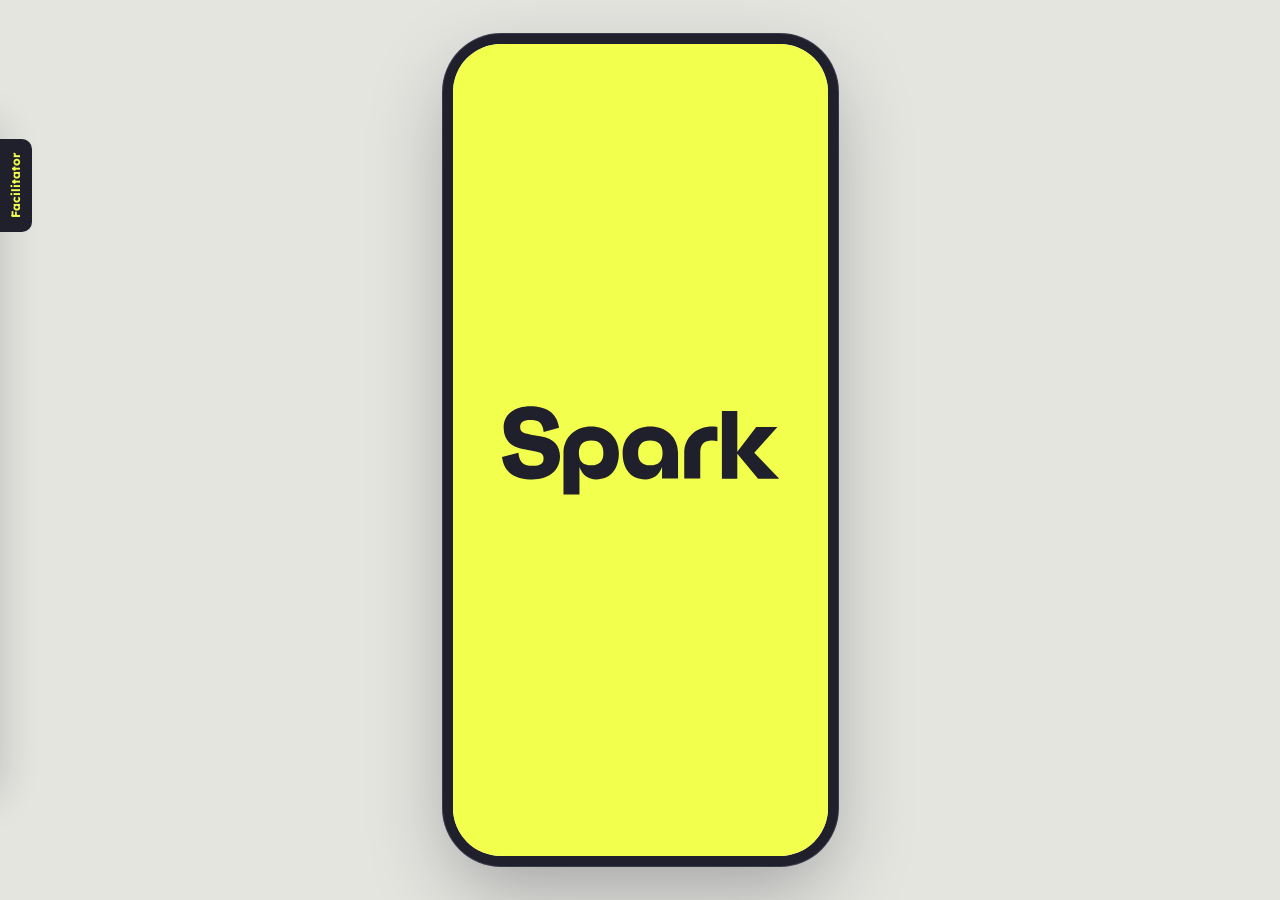
==== index.html @ bb6833dd "Add files via upload First commit" ====
<!doctype html>
<html lang="en">
<head>
  <meta charset="utf-8">
  <meta name="viewport" content="width=device-width, initial-scale=1, viewport-fit=cover">
  <meta name="theme-color" content="#f6f7f1">
  <title>Spark Kids — Usability Test Mk. I</title>
  <link rel="preconnect" href="https://fonts.googleapis.com">
  <link rel="preconnect" href="https://fonts.gstatic.com" crossorigin>
  <link rel="stylesheet" href="https://fonts.googleapis.com/css2?family=Instrument+Sans:wght@600;700&family=Lexend:wght@500;700&family=Roboto:wght@400&display=swap">
  <link rel="preload" href="assets/fonts/BwNistaGeometric-Regular.woff2" as="font" type="font/woff2" crossorigin>
  <link rel="stylesheet" href="css/fonts.css">
  <link rel="stylesheet" href="css/tokens.css">
  <link rel="stylesheet" href="css/base.css">
  <link rel="stylesheet" href="css/components.css">
  <link rel="stylesheet" href="css/screens.css">
  <link rel="stylesheet" href="css/dev.css">
</head>
<body>
  <main class="stage">
    <div class="device">
      <div class="screens"></div>
      <div class="overlays"></div>
    </div>
  </main>
  <script src="js/icons.js"></script>
  <script src="js/state.js"></script>
  <script src="js/model.js"></script>
  <script src="js/router.js"></script>
  <script src="js/tap.js"></script>
  <script src="js/components/ui.js"></script>
  <script src="js/components/sheet.js"></script>
  <script src="js/screens/_routes.js"></script>
  <script src="js/screens/landing.js"></script>
  <script src="js/screens/kids-plans.js"></script>
  <script src="js/screens/auth.js"></script>
  <script src="js/screens/sim-number.js"></script>
  <script src="js/screens/ekyc.js"></script>
  <script src="js/screens/payment.js"></script>
  <script src="js/screens/activation.js"></script>
  <script src="js/screens/kids.js"></script>
  <script src="js/screens/existing.js"></script>
  <script src="js/screens/dev-components.js"></script>
  <script src="js/debug.js"></script>
  <script src="js/app.js"></script>
</body>
</html>
---- css/fonts.css ----
/* Bw Nista Geometric (DEMO) — body / default text face.
   Replaces Nunito Sans everywhere --font-body is used.
   Weight mapping from the Figma styles (Nunito Sans → Bw Nista):
     Regular 400 → Regular · Medium 500 & SemiBold 600 → Medium · Bold 700 → Bold
   Medium is registered for the 500–600 range so SemiBold text (status-bar time,
   form labels, radio labels) uses Medium rather than jumping up to Bold.
   All weights are declared; browsers only download the ones a page uses. */
@font-face {
  font-family: "Bw Nista Geometric";
  src: url("../assets/fonts/BwNistaGeometric-Thin.woff2") format("woff2");
  font-weight: 250;
  font-style: normal;
  font-display: swap;
}
@font-face {
  font-family: "Bw Nista Geometric";
  src: url("../assets/fonts/BwNistaGeometric-ThinItalic.woff2") format("woff2");
  font-weight: 250;
  font-style: italic;
  font-display: swap;
}
@font-face {
  font-family: "Bw Nista Geometric";
  src: url("../assets/fonts/BwNistaGeometric-Light.woff2") format("woff2");
  font-weight: 300;
  font-style: normal;
  font-display: swap;
}
@font-face {
  font-family: "Bw Nista Geometric";
  src: url("../assets/fonts/BwNistaGeometric-LightItalic.woff2") format("woff2");
  font-weight: 300;
  font-style: italic;
  font-display: swap;
}
@font-face {
  font-family: "Bw Nista Geometric";
  src: url("../assets/fonts/BwNistaGeometric-Regular.woff2") format("woff2");
  font-weight: 400;
  font-style: normal;
  font-display: swap;
}
@font-face {
  font-family: "Bw Nista Geometric";
  src: url("../assets/fonts/BwNistaGeometric-RegularItalic.woff2") format("woff2");
  font-weight: 400;
  font-style: italic;
  font-display: swap;
}
@font-face {
  font-family: "Bw Nista Geometric";
  src: url("../assets/fonts/BwNistaGeometric-Medium.woff2") format("woff2");
  font-weight: 500 600;
  font-style: normal;
  font-display: swap;
}
@font-face {
  font-family: "Bw Nista Geometric";
  src: url("../assets/fonts/BwNistaGeometric-MediumItalic.woff2") format("woff2");
  font-weight: 500 600;
  font-style: italic;
  font-display: swap;
}
@font-face {
  font-family: "Bw Nista Geometric";
  src: url("../assets/fonts/BwNistaGeometric-Bold.woff2") format("woff2");
  font-weight: 700;
  font-style: normal;
  font-display: swap;
}
@font-face {
  font-family: "Bw Nista Geometric";
  src: url("../assets/fonts/BwNistaGeometric-BoldItalic.woff2") format("woff2");
  font-weight: 700;
  font-style: italic;
  font-display: swap;
}
@font-face {
  font-family: "Bw Nista Geometric";
  src: url("../assets/fonts/BwNistaGeometric-ExtraBold.woff2") format("woff2");
  font-weight: 800;
  font-style: normal;
  font-display: swap;
}
@font-face {
  font-family: "Bw Nista Geometric";
  src: url("../assets/fonts/BwNistaGeometric-ExtraBoldItalic.woff2") format("woff2");
  font-weight: 800;
  font-style: italic;
  font-display: swap;
}
@font-face {
  font-family: "Bw Nista Geometric";
  src: url("../assets/fonts/BwNistaGeometric-Black.woff2") format("woff2");
  font-weight: 900;
  font-style: normal;
  font-display: swap;
}
@font-face {
  font-family: "Bw Nista Geometric";
  src: url("../assets/fonts/BwNistaGeometric-BlackItalic.woff2") format("woff2");
  font-weight: 900;
  font-style: italic;
  font-display: swap;
}

/* Faktum — display face for brand moments.
   Figma: "RB Faktum Neue" on My plan – Safe start (25:7523); the landing carousel
   headlines are set in it per the brand direction. See the --font-display note in tokens.css. */
@font-face {
  font-family: "Faktum";
  src: url("../assets/fonts/Faktum-Thin.woff2") format("woff2");
  font-weight: 100;
  font-style: normal;
  font-display: swap;
}
@font-face {
  font-family: "Faktum";
  src: url("../assets/fonts/Faktum-ThinItalic.woff2") format("woff2");
  font-weight: 100;
  font-style: italic;
  font-display: swap;
}
@font-face {
  font-family: "Faktum";
  src: url("../assets/fonts/Faktum-ExtraLight.woff2") format("woff2");
  font-weight: 200;
  font-style: normal;
  font-display: swap;
}
@font-face {
  font-family: "Faktum";
  src: url("../assets/fonts/Faktum-ExtraLightItalic.woff2") format("woff2");
  font-weight: 200;
  font-style: italic;
  font-display: swap;
}
@font-face {
  font-family: "Faktum";
  src: url("../assets/fonts/Faktum-Light.woff2") format("woff2");
  font-weight: 300;
  font-style: normal;
  font-display: swap;
}
@font-face {
  font-family: "Faktum";
  src: url("../assets/fonts/Faktum-LightItalic.woff2") format("woff2");
  font-weight: 300;
  font-style: italic;
  font-display: swap;
}
@font-face {
  font-family: "Faktum";
  src: url("../assets/fonts/Faktum-Regular.woff2") format("woff2");
  font-weight: 400;
  font-style: normal;
  font-display: swap;
}
@font-face {
  font-family: "Faktum";
  src: url("../assets/fonts/Faktum-RegularItalic.woff2") format("woff2");
  font-weight: 400;
  font-style: italic;
  font-display: swap;
}
@font-face {
  font-family: "Faktum";
  src: url("../assets/fonts/Faktum-Medium.woff2") format("woff2");
  font-weight: 500;
  font-style: normal;
  font-display: swap;
}
@font-face {
  font-family: "Faktum";
  src: url("../assets/fonts/Faktum-MediumItalic.woff2") format("woff2");
  font-weight: 500;
  font-style: italic;
  font-display: swap;
}
@font-face {
  font-family: "Faktum";
  src: url("../assets/fonts/Faktum-SemiBold.woff2") format("woff2");
  font-weight: 600;
  font-style: normal;
  font-display: swap;
}
@font-face {
  font-family: "Faktum";
  src: url("../assets/fonts/Faktum-SemiBoldItalic.woff2") format("woff2");
  font-weight: 600;
  font-style: italic;
  font-display: swap;
}
@font-face {
  font-family: "Faktum";
  src: url("../assets/fonts/Faktum-Bold.woff2") format("woff2");
  font-weight: 700;
  font-style: normal;
  font-display: swap;
}
@font-face {
  font-family: "Faktum";
  src: url("../assets/fonts/Faktum-BoldItalic.woff2") format("woff2");
  font-weight: 700;
  font-style: italic;
  font-display: swap;
}
@font-face {
  font-family: "Faktum";
  src: url("../assets/fonts/Faktum-ExtraBold.woff2") format("woff2");
  font-weight: 800;
  font-style: normal;
  font-display: swap;
}
@font-face {
  font-family: "Faktum";
  src: url("../assets/fonts/Faktum-ExtraBoldItalic.woff2") format("woff2");
  font-weight: 800;
  font-style: italic;
  font-display: swap;
}
---- css/tokens.css ----
/* Spark Kids — design tokens
   Source: Figma local variables (file z9XkGTqMHbxf2lMh5B4xzU) + handover §3.
   Pressed/focus tokens come from the "State=Pressed/Focused" variants of the
   Button component set (Design System › Shared – sections 0, 1, 7). */
:root {
  /* Brand */
  --color-brand-yellow: #f2ff4d;
  --color-brand-yellow-strong: #e4f500;
  --color-brand-yellow-soft: #f7ff95;
  --color-brand-pink: #ff79e8;
  --color-brand-pink-light: #fea7ef;
  --color-accent-blue: #5cb5ff;

  /* Ink (text) */
  --color-ink-primary: #20202d;
  --color-ink-secondary: #383a53;
  --color-ink-tertiary: #5c5e73;
  --color-ink-inverse: #ffffff;

  /* Surfaces */
  --color-surface-background: #f6f7f1;
  --color-surface-card: #ffffff;
  --color-surface-muted: #f2f2ee;
  --color-surface-scrim: #20202d66;
  --color-surface-placeholder: #595959;

  /* Borders */
  --color-border-default: #cbccc7;
  --color-border-strong: #5d5f70;

  /* Status */
  --color-status-success: #166534;
  --color-status-success-bg: #bbf7d0;
  --color-status-success-icon: #16a34a;
  --color-status-danger: #b91c1c;
  --color-status-danger-bg: #fee2e2;
  --color-status-neutral: #13174e;
  --color-status-neutral-bg: #d8dafa;

  /* Controls */
  --color-toggle-on: #34c759;
  --color-toggle-off: #3c3c434d;

  /* Interaction (from Button State=Pressed / Focused variants) */
  --pressed-overlay: rgba(0, 16, 68, 0.16);   /* #001044 @ 16% */
  --pressed-opacity: 0.6;
  --focus-ring: 0 0 0 2px var(--color-surface-background), 0 0 0 4px var(--color-ink-primary);

  /* Elevation */
  --shadow-tabbar: 0 6px 16px rgba(32, 32, 45, 0.16);
  --shadow-plan-tabs: 0 4px 12px rgba(0, 16, 68, 0.10), 0 2px 4px rgba(0, 16, 68, 0.06);
  --shadow-kids-tabbar: 0 2px 20px rgba(0, 0, 0, 0.10);

  /* Spacing */
  --space-xxs: 4px;
  --space-xs: 8px;
  --space-sm: 12px;
  --space-md: 16px;
  --space-lg: 24px;
  --space-xl: 32px;
  --space-2xl: 40px;

  /* Radius */
  --radius-sm: 12px;
  --radius-md: 16px;
  --radius-lg: 24px;
  --radius-xl: 40px;
  --radius-full: 999px;

  /* Font families */
  --font-heading: "Lexend", system-ui, sans-serif;
  --font-body: "Bw Nista Geometric", "Nunito Sans", system-ui, sans-serif;
  --font-button: "Instrument Sans", "Bw Nista Geometric", system-ui, sans-serif;
  --font-system: "Roboto", system-ui, sans-serif;
  /* Display face (Faktum) — brand and Kids "hero" moments only:
     · Landing carousel: slide headlines and the logo taglines
     · Kids identity: plan names, the child's name, big data figures,
       section titles on Kids plan screens (as drawn on My plan 25:7523)
     · My plan action labels ("Add booster", "Change plan")
     Everything else keeps Lexend (headings), Bw Nista (body), Instrument Sans (buttons). */
  --font-display: "Faktum", "Lexend", system-ui, sans-serif;

  /* Motion (handover §7) */
  --dur-push: 300ms;
  --dur-dissolve: 300ms;
  --dur-sheet-in: 300ms;
  --dur-sheet-out: 250ms;
  --dur-tab: 150ms;
  --dur-toggle: 200ms;
  --ease-out: cubic-bezier(0, 0, 0.58, 1);       /* Figma "Ease out" */
  --ease-in: cubic-bezier(0.42, 0, 1, 1);        /* Figma "Ease in" */
  --ease-in-out: cubic-bezier(0.42, 0, 0.58, 1); /* Figma "Ease in and out" */

  /* Device */
  --device-w: 375px;
  --device-h: 812px;
}
---- css/base.css ----
/* ===== Reset ===== */
*, *::before, *::after { box-sizing: border-box; }
html, body { margin: 0; padding: 0; height: 100%; }
body {
  font-family: var(--font-body);
  color: var(--color-ink-primary);
  background: #e4e5df;
  -webkit-font-smoothing: antialiased;
  -moz-osx-font-smoothing: grayscale;
  -webkit-tap-highlight-color: transparent;
  text-rendering: optimizeLegibility;
}
h1, h2, h3, h4, p, ul, ol, figure { margin: 0; padding: 0; }
ul, ol { list-style: none; }
img, svg { display: block; max-width: 100%; }
button, input, select, textarea { font: inherit; color: inherit; }
button { background: none; border: 0; padding: 0; margin: 0; cursor: pointer; text-align: inherit; }
a { color: inherit; text-decoration: none; }
[hidden] { display: none !important; }
.sr-only {
  position: absolute; width: 1px; height: 1px; padding: 0; margin: -1px;
  overflow: hidden; clip: rect(0, 0, 0, 0); white-space: nowrap; border: 0;
}

/* ===== Text styles (Figma local text styles, handover §3) ===== */
.t-display { font: 500 32px/40px var(--font-heading); }
.t-h1      { font: 500 28px/36px var(--font-heading); }
.t-h2      { font: 500 24px/32px var(--font-heading); }
.t-h3      { font: 500 20px/28px var(--font-heading); }
.t-label-lg { font: 700 16px/20px var(--font-heading); }
.t-label-md { font: 700 14px/18px var(--font-heading); }
.t-label-sm { font: 700 12px/16px var(--font-heading); }
.t-body-lg { font: 400 16px/24px var(--font-body); }
.t-body-md { font: 400 14px/20px var(--font-body); }
.t-body-sm { font: 400 12px/16px var(--font-body); }
.t-body-lg-b { font: 700 16px/24px var(--font-body); }
.t-body-md-b { font: 700 14px/20px var(--font-body); }
.t-body-sm-b { font: 700 12px/16px var(--font-body); }
.t-status  { font: 600 15px/20px var(--font-body); }
.t-tab     { font: 400 11px/13px var(--font-system); }
/* Display styles — Faktum (sizes/line heights from the Figma text they replace) */
.t-carousel   { font: 700 36px/44px var(--font-display); }   /* "Refresh on the go. Easy lah." (45:3254) */
.t-tagline    { font: 700 16px/24px var(--font-display); }   /* logo taglines under the carousel (45:4064…) */
.t-kids-hero  { font: 500 32px/40px var(--font-display); }   /* plan name in My plan hero (52:8065) */
.t-kids-title-lg { font: 500 28px/36px var(--font-display); } /* "Independent Explorer" (52:4759) */
.t-kids-title { font: 500 20px/28px var(--font-display); }   /* child's name, section titles, plan card names, data figures */
.c-secondary { color: var(--color-ink-secondary); }
.c-tertiary  { color: var(--color-ink-tertiary); }

/* ===== Stage + device frame =====
   Phone: the app fills the viewport. Desktop: a 375×812 device is centred
   (scaled down if the window is short) so testers see the intended size. */
.stage {
  position: fixed; inset: 0;
  display: flex; align-items: center; justify-content: center;
}
.device {
  position: relative;
  width: 100%; height: 100%;
  background: var(--color-surface-background);
  overflow: hidden;
  isolation: isolate;
}
@media (min-width: 600px) and (min-height: 500px) {
  .device {
    width: var(--device-w); height: var(--device-h);
    flex: none;
    border-radius: 48px;
    box-shadow: 0 0 0 10px #20202d, 0 0 0 11px #3a3b4a, 0 30px 80px rgba(32, 32, 45, 0.35);
    transform: scale(var(--device-scale, 1));
    transform-origin: center center;
  }
}

/* ===== Screen layers ===== */
.screens, .overlays { position: absolute; inset: 0; }
.overlays { pointer-events: none; z-index: 50; }
.overlays > * { pointer-events: auto; }

.screen {
  position: absolute; inset: 0;
  background: var(--color-surface-background);
  overflow: hidden;
  will-change: transform, opacity;
}
.screen[aria-hidden="true"] { visibility: hidden; }
/* Each screen scrolls on its own, like Figma's per-frame vertical scrolling */
.screen__scroll {
  position: absolute; inset: 0;
  overflow-x: hidden; overflow-y: auto;
  overscroll-behavior: contain;
  -webkit-overflow-scrolling: touch;
  scrollbar-width: none;
  display: flex; flex-direction: column;
}
.screen__scroll::-webkit-scrollbar { display: none; }
.screen__scroll > .grow { flex: 1 0 auto; }
/* Pinned bottom CTA / footer / tab bar sits outside the scroller */
.screen__fixed-bottom {
  position: absolute; left: 0; right: 0; bottom: 0;
  z-index: 20;
}
.screen__fixed-bottom--transparent { pointer-events: none; }
.screen__fixed-bottom--transparent > * { pointer-events: auto; }

/* ===== Transitions (handover §7) ===== */
.screen.is-anim { transition-property: transform, opacity; transition-timing-function: var(--ease-out); }
.screen.anim-push   { transition-duration: var(--dur-push); }
.screen.anim-dissolve { transition-duration: var(--dur-dissolve); }
.screen.pos-right { transform: translate3d(100%, 0, 0); }
.screen.pos-left  { transform: translate3d(-100%, 0, 0); }
.screen.pos-center{ transform: translate3d(0, 0, 0); }
.screen.is-faded  { opacity: 0; }
.is-transitioning .screens { pointer-events: none; }

@media (prefers-reduced-motion: reduce) {
  .screen.anim-push, .screen.anim-dissolve { transition-duration: 1ms; }
}

/* ===== Tap feedback =====
   Matches the design system's State=Pressed variants:
   - Primary buttons: 60% opacity
   - Secondary/Tertiary: 60% opacity + #001044 @16% wash
   - Special (yellow): fill lightens to --color-brand-yellow-soft
   Everything else that is tappable gets the same #001044 @16% wash. */
[data-tap] { position: relative; cursor: pointer; -webkit-user-select: none; user-select: none; touch-action: manipulation; }
[data-tap="surface"]::after {
  content: ""; position: absolute; inset: 0; border-radius: inherit;
  background: var(--pressed-overlay); opacity: 0;
  transition: opacity 120ms linear; pointer-events: none;
}
[data-tap="surface"].is-pressed::after { opacity: 1; transition-duration: 0ms; }

/* icon-only targets (back arrow, close, profile…): a soft round halo */
[data-tap="icon"]::before {
  content: ""; position: absolute; left: 50%; top: 50%;
  width: 40px; height: 40px; margin: -20px 0 0 -20px; border-radius: 50%;
  background: var(--pressed-overlay); opacity: 0; transform: scale(0.6);
  transition: opacity 120ms linear, transform 160ms var(--ease-out); pointer-events: none;
}
[data-tap="icon"].is-pressed::before { opacity: 1; transform: scale(1); transition-duration: 0ms; }

/* text links: same as Tertiary pressed (60% opacity) */
[data-tap="text"] { transition: opacity 120ms linear; }
[data-tap="text"].is-pressed { opacity: var(--pressed-opacity); transition-duration: 0ms; }

/* whole-area tap (camera mocks) — brief flash */
[data-tap="area"]::after {
  content: ""; position: absolute; inset: 0; background: #ffffff; opacity: 0;
  transition: opacity 200ms linear; pointer-events: none;
}
[data-tap="area"].is-pressed::after { opacity: 0.25; transition-duration: 0ms; }

/* Keyboard focus (Button State=Focused: 2px ink ring, 2px gap) */
:focus { outline: none; }
:focus-visible { box-shadow: var(--focus-ring); border-radius: var(--radius-full); }
[data-tap="surface"]:focus-visible { border-radius: inherit; }

/* ===== Utility layout ===== */
.px-24 { padding-left: 24px; padding-right: 24px; }
.stack { display: flex; flex-direction: column; }
.row { display: flex; align-items: center; }
.gap-4 { gap: 4px; } .gap-8 { gap: 8px; } .gap-12 { gap: 12px; } .gap-16 { gap: 16px; } .gap-24 { gap: 24px; }

/* Screens whose Figma frame fill is white (auth 2:5550…, eKYC 2:4687…) */
.screen.screen--white { background: var(--color-surface-card); }
.screen--white .btn--secondary.is-pressed { background: linear-gradient(var(--pressed-overlay), var(--pressed-overlay)), var(--color-surface-card); }
---- css/components.css ----
/* Component styles. Each block notes the Figma component it mirrors.
   Measurements are taken from the component's auto-layout values. */

/* ---------- System/Status bar (17:1233) · Kids/Status bar (36:3422) ---------- */
.status-bar {
  flex: none;
  height: 48px; padding: 0 24px;
  display: flex; align-items: center; justify-content: space-between;
  color: var(--color-ink-primary);
  font: 600 15px/20px var(--font-body);
}
.status-bar__time { width: 31px; }
.status-bar--kids { padding: 14px 24px; }

/* ---------- Navigation/Header (17:1252): back + centred title ---------- */
.nav-header {
  flex: none;
  height: 56px; padding: 0 24px;
  display: flex; align-items: center; gap: 12px;
}
.nav-header__back, .nav-header__spacer { width: 24px; height: 24px; flex: none; display: grid; place-items: center; }
.nav-header__title {
  flex: 1; min-width: 0; text-align: center;
  font: 500 20px/28px var(--font-heading); color: var(--color-ink-primary);
}

/* ---------- Navigation/Top bar (21:1459) ---------- */
.top-bar {
  flex: none;
  height: 52px; padding: 0 24px;
  display: flex; align-items: center; justify-content: space-between;
}
.top-bar__actions { display: flex; align-items: center; gap: 4px; }
.top-bar__btn { width: 32px; height: 32px; display: grid; place-items: center; }

/* ---------- Buttons ----------
   Hierarchy set (30:2648): Instrument Sans Bold, 2px inside stroke, pill.
   Large 52 / Medium 44 / Small 34 tall. */
.btn {
  display: inline-flex; align-items: center; justify-content: center; gap: 8px;
  border-radius: var(--radius-full);
  border: 2px solid transparent;
  font: 700 14px/18px var(--font-button);
  white-space: nowrap;
  transition: opacity 120ms linear, background-color 120ms linear;
}
.btn--large  { height: 52px; padding: 0 30px; }   /* 32px padding incl. the 2px stroke */
.btn--medium { height: 44px; padding: 0 22px; }
.btn--small  { height: 34px; padding: 0 14px; }
.btn--block  { display: flex; width: 100%; }

.btn--primary   { background: var(--color-ink-primary); border-color: var(--color-ink-primary); color: var(--color-brand-yellow); }
.btn--secondary { background: transparent; border-color: var(--color-ink-primary); color: var(--color-ink-primary); }
.btn--secondary.btn--filled { background: var(--color-surface-card); }
.btn--tertiary  { background: transparent; color: var(--color-ink-primary); text-decoration: underline; text-underline-offset: 2px; }
.btn--special   { background: var(--color-brand-yellow); color: var(--color-ink-primary); font-size: 16px; line-height: 20px; }

/* Pressed (State=Pressed variants) */
.btn--primary.is-pressed   { opacity: var(--pressed-opacity); transition-duration: 0ms; }
.btn--secondary.is-pressed { opacity: var(--pressed-opacity); background: linear-gradient(var(--pressed-overlay), var(--pressed-overlay)), var(--color-surface-background); transition-duration: 0ms; }
.btn--tertiary.is-pressed  { opacity: var(--pressed-opacity); background: var(--pressed-overlay); transition-duration: 0ms; }
.btn--special.is-pressed   { background: var(--color-brand-yellow-soft); transition-duration: 0ms; }
.btn[disabled], .btn[aria-disabled="true"] { opacity: 0.4; pointer-events: none; }

/* Faktum action labels — My plan (25:7523) */
.btn--faktum { font-family: var(--font-display); }
.link--faktum { font-family: var(--font-display); }

/* "Shared across journeys" button set (17:1260…): Lexend Bold label, 24px side padding */
.btn--lexend { font-family: var(--font-heading); }
.btn--lexend.btn--large { padding: 0 22px; }

/* Auth/Button (32:3036): body face Bold 16/20 (Nunito Sans in Figma), 1.5px stroke on secondary */
.btn--auth { font: 700 16px/20px var(--font-body); }
.btn--auth.btn--secondary { border-width: 1.5px; }

/* ---------- Link (18:1240): Lexend Bold 14/18, optional 24px icon ---------- */
.link {
  display: inline-flex; align-items: center; gap: 8px;
  font: 700 14px/18px var(--font-heading); color: var(--color-ink-primary);
}
.link .icon { width: 24px; height: 24px; flex: none; }

/* ---------- Control/Radio (17:1288) ---------- */
.radio { width: 24px; height: 24px; flex: none; position: relative; }
.radio::before {
  content: ""; position: absolute; inset: 2px; border-radius: 50%;
  border: 2px solid var(--color-border-strong);
}
.radio::after {
  content: ""; position: absolute; left: 7px; top: 7px; width: 10px; height: 10px;
  border-radius: 50%; background: var(--color-ink-primary); transform: scale(0);
  transition: transform 150ms var(--ease-out);
}
.radio.is-on::before { border-color: var(--color-ink-primary); }
.radio.is-on::after { transform: scale(1); }

/* ---------- Option card (19:1417) ---------- */
.option-card {
  width: 100%;
  display: flex; align-items: center; gap: 16px;
  padding: 20px 24px; min-height: 64px;
  background: var(--color-surface-card);
  border-radius: var(--radius-lg);
  transition: background-color 150ms linear;
}
.option-card--bordered { border: 1px solid var(--color-border-default); }
.option-card.is-selected { background: var(--color-brand-yellow); border: 1px solid var(--color-brand-yellow); }
.option-card__title { flex: 1; min-width: 0; font: 700 16px/20px var(--font-heading); color: var(--color-ink-primary); }
.option-card__detail { font: 400 14px/20px var(--font-body); color: var(--color-ink-secondary); white-space: nowrap; }

/* ---------- Stepper (18:1458) ---------- */
.stepper { display: flex; align-items: flex-start; justify-content: space-between; }
.stepper__step { width: 64px; display: flex; flex-direction: column; align-items: center; gap: 4px; }
.stepper__label { font: 400 12px/16px var(--font-body); color: var(--color-ink-secondary); text-align: center; white-space: nowrap; }
.stepper__step.is-current .stepper__label { font-weight: 700; color: var(--color-ink-primary); }
.stepper__connector { width: 20px; padding-top: 17px; flex: none; }
.stepper__connector::before { content: ""; display: block; height: 2px; background: var(--color-border-strong); }

/* ---------- Note (18:1289) ---------- */
.note { display: flex; align-items: center; gap: 12px; }
.note .icon { width: 24px; height: 24px; flex: none; }
.note__text { font: 400 14px/20px var(--font-body); color: var(--color-ink-secondary); }

/* ---------- Chip (18:1253) & status chip (30:3401) ---------- */
.chip {
  display: inline-flex; align-items: center; padding: 4px 12px;
  border-radius: var(--radius-full);
  font: 700 12px/16px var(--font-heading);
}
.chip--success { background: var(--color-status-success-bg); color: var(--color-status-success); }
.chip--brand   { background: var(--color-brand-yellow); color: var(--color-ink-primary); }
.chip--neutral { background: var(--color-surface-muted); color: var(--color-ink-primary); }
.status-chip {
  display: inline-flex; align-items: center; height: 28px; padding: 4px 12px;
  border-radius: var(--radius-full); font: 700 12px/20px var(--font-body);
}
.status-chip--success { background: var(--color-status-success-bg); color: var(--color-status-success); }
.status-chip--neutral { background: var(--color-status-neutral-bg); color: var(--color-status-neutral); }
.status-chip--error   { background: var(--color-status-danger-bg); color: var(--color-status-danger); }

/* Kids/Info chip – plain (36:3023) · shield (36:3160) */
.info-chip {
  display: inline-flex; align-items: center; gap: 4px;
  height: 28px; padding: 2px 8px 2px 4px;
  background: var(--color-surface-card); border-radius: var(--radius-full);
}
.info-chip .icon { width: 20px; height: 20px; flex: none; }
.info-chip--plain { font: 700 12px/16px var(--font-heading); text-decoration: underline; text-underline-offset: 2px; }
.info-chip--shield { outline: 1px solid var(--color-status-success); font: 700 12px/12px var(--font-body); color: var(--color-status-success); }

/* ---------- Toggle – Switch (30:3869) 64×28 ---------- */
.toggle {
  position: relative; width: 64px; height: 28px; flex: none;
  border-radius: 100px; background: var(--color-toggle-off);
  transition: background-color var(--dur-toggle) var(--ease-out);
}
.toggle__knob {
  position: absolute; top: 2px; left: 2px; width: 39px; height: 24px;
  border-radius: 100px; background: #fff;
  transition: transform var(--dur-toggle) var(--ease-out);
}
/* iOS on/off glyphs drawn in the component */
.toggle__on, .toggle__off { position: absolute; top: 9px; transition: opacity var(--dur-toggle) linear; }
.toggle__on  { left: 12px; width: 1px; height: 10px; background: #fff; opacity: 0; }
.toggle__off { right: 7px; width: 10px; height: 10px; border-radius: 50%; box-shadow: inset 0 0 0 1px #b3b3b3; }
.toggle.is-on { background: var(--color-toggle-on); }
.toggle.is-on .toggle__knob { transform: translateX(21px); }
.toggle.is-on .toggle__on { opacity: 1; }
.toggle.is-on .toggle__off { opacity: 0; }
.toggle.is-pressed .toggle__knob { width: 45px; }
.toggle.is-on.is-pressed .toggle__knob { transform: translateX(15px); }
.toggle:focus-visible { box-shadow: var(--focus-ring); border-radius: 100px; }

/* ---------- Pager dots (18:1254 & 45:4186) ---------- */
.pager { display: flex; align-items: center; gap: 4px; }
.pager__dot { width: 7px; height: 7px; border-radius: 4px; background: var(--color-border-default); transition: width 300ms var(--ease-in-out), background-color 300ms linear; }
.pager__dot.is-active { width: 49px; background: var(--color-ink-primary); }
.pager--thin .pager__dot { height: 5px; }

/* ---------- Section header (21:1486) ---------- */
.section-header { display: flex; align-items: center; gap: 8px; }
.section-header__title { flex: 1; font: 500 20px/28px var(--font-heading); }

/* ---------- Tab bar – parent (21:1395) ---------- */
.tab-bar { height: 96px; display: flex; align-items: center; justify-content: center; }
.tab-bar__pill {
  width: 311px; height: 64px; padding: 4px;
  display: flex; align-items: center; gap: 4px;
  background: var(--color-surface-card); border-radius: var(--radius-full);
  box-shadow: var(--shadow-tabbar);
}
.tab-bar__tab {
  width: 98px; height: 56px; flex: none;
  display: flex; flex-direction: column; align-items: center; justify-content: center; gap: 4px;
  border-radius: var(--radius-full);
  font: 400 12px/16px var(--font-body); color: var(--color-ink-primary);
}
.tab-bar__tab .icon { width: 24px; height: 24px; }
.tab-bar__tab.is-active { background: var(--color-brand-yellow); font-weight: 700; }

/* ---------- Kids/Tab bar (45:4303) — glass pill ---------- */
.kids-tab-bar { height: 103px; padding: 16px 24px 24px; display: flex; justify-content: center; }
.kids-tab-bar__pill {
  width: 306px; height: 63px; padding: 4px;
  display: flex; align-items: center;
  background: rgba(255, 255, 255, 0.2);
  -webkit-backdrop-filter: blur(6px) saturate(1.4); backdrop-filter: blur(6px) saturate(1.4);
  border-radius: 9999px; box-shadow: var(--shadow-kids-tabbar);
}
.kids-tab-bar__tab {
  width: 106px; height: 55px; flex: none; padding: 8px;
  display: flex; flex-direction: column; align-items: center; justify-content: center; gap: 2px;
  border-radius: 9999px;
  font: 400 11px/13px var(--font-system); color: #000;
}
.kids-tab-bar__tab + .kids-tab-bar__tab { margin-left: -10px; }
.kids-tab-bar__tab .icon { width: 24px; height: 24px; }
.kids-tab-bar__tab.is-active { background: var(--color-brand-yellow); color: var(--color-ink-primary); }

/* ---------- Plan Select/Plan tabs (50:3704) + header (101:5909) ---------- */
.plan-tabs-header {
  position: sticky; top: 0; z-index: 10;
  height: 124px; padding: 56px 0 24px 24px;
  background: var(--color-brand-pink);
  border-radius: 0 0 var(--radius-lg) var(--radius-lg);
}
.plan-tabs {
  display: flex; gap: 4px;
  overflow-x: auto; scrollbar-width: none; -webkit-overflow-scrolling: touch;
  padding-right: 24px; /* trailing 24px wrapper around the last tab */
  touch-action: pan-x pan-y; overscroll-behavior-x: contain;
  cursor: grab; -webkit-user-select: none; user-select: none;
}
.plan-tabs.is-dragging { cursor: grabbing; }
.plan-tabs.is-dragging .plan-tabs__tab { pointer-events: none; }
.plan-tabs::-webkit-scrollbar { display: none; }
.plan-tabs__tab {
  flex: none; height: 44px; padding: 12px;
  border-radius: 20px; background: var(--color-surface-card);
  font: 400 14px/20px var(--font-body); color: var(--color-ink-primary);
  box-shadow: var(--shadow-plan-tabs);
  transition: background-color var(--dur-tab) linear, color var(--dur-tab) linear;
}
.plan-tabs__tab.is-selected { background: var(--color-ink-primary); color: var(--color-ink-inverse); font-weight: 700; }

/* ---------- Card/Action (19:1488) ---------- */
.action-card { padding: 16px; display: flex; flex-direction: column; gap: 12px; background: var(--color-surface-card); border-radius: var(--radius-lg); }
.action-card__top { display: flex; align-items: center; gap: 8px; }
.action-card__tile {
  width: 26px; height: 28px; flex: none; display: grid; place-items: center;
  background: var(--color-brand-yellow); border: 1px solid var(--color-ink-primary); border-radius: 8px;
}
.action-card__title { font: 700 16px/20px var(--font-heading); }
.action-card__sub { font: 400 14px/20px var(--font-body); color: var(--color-ink-secondary); }

/* ---------- Lists ---------- */
/* List/Menu row (19:1447) */
.menu-row { display: block; width: 100%; }
.menu-row__content { display: flex; align-items: center; gap: 16px; padding: 18px 24px; }
.menu-row__content .icon { width: 24px; height: 24px; flex: none; }
.menu-row__label { flex: 1; font: 700 16px/20px var(--font-heading); }
.menu-row__divider { height: 1px; background: var(--color-surface-muted); }
/* List/Profile row (19:1458) */
.profile-row { display: flex; align-items: center; gap: 16px; padding: 16px 24px; background: var(--color-surface-card); border-radius: var(--radius-lg); width: 100%; }
.profile-row__text { flex: 1; display: flex; flex-direction: column; gap: 4px; }
.profile-row__name { font: 700 16px/20px var(--font-heading); }
.profile-row__sub { font: 400 14px/20px var(--font-body); color: var(--color-ink-secondary); }
/* List/Summary row (19:1439) */
.summary-row__content { display: flex; align-items: flex-start; gap: 16px; padding: 16px; }
.summary-row__label { flex: 1; font: 400 14px/20px var(--font-body); color: var(--color-ink-secondary); }
.summary-row__value { font: 700 14px/20px var(--font-body); color: var(--color-ink-primary); text-align: right; }
.summary-row__divider { height: 1px; background: var(--color-surface-muted); }
/* Kids/Check row (36:2749) */
.check-row { display: flex; align-items: center; gap: 8px; font: 700 14px/20px var(--font-body); color: var(--color-ink-secondary); }
.check-row .icon { width: 24px; height: 24px; flex: none; }

/* ---------- Inputs ---------- */
/* Form / Text field (30:3742) */
.field { display: flex; flex-direction: column; gap: 6px; }
.field__label { font: 600 14px/19px var(--font-body); color: var(--color-ink-primary); }
.field__input {
  height: 41px; padding: 10px 12px;
  background: var(--color-surface-card); border: 1px solid var(--color-ink-secondary); border-radius: 10px;
  font: 400 14px/19px var(--font-body); color: var(--color-ink-primary);
  width: 100%;
}
.field__input:focus { border-color: var(--color-ink-primary); box-shadow: inset 0 0 0 1px var(--color-ink-primary); }

/* Auth/Field (32:3065): 50 tall, 12 radius, 17/24 text */
.auth-field { position: relative; display: block; }
.auth-field__input {
  width: 100%; height: 50px; padding: 13px 48px 13px 14px;
  background: var(--color-surface-card);
  border: 0; border-radius: 12px; box-shadow: inset 0 0 0 1px var(--color-ink-tertiary);
  font: 400 17px/24px var(--font-body); color: var(--color-ink-primary);
}
.auth-field__input::placeholder { color: var(--color-ink-tertiary); opacity: 1; }
.auth-field__input:focus { box-shadow: inset 0 0 0 2px var(--color-ink-primary); }
.auth-field.is-error .auth-field__input { box-shadow: inset 0 0 0 2px var(--color-status-danger); }
.auth-field__trail { position: absolute; right: 16px; top: 15px; width: 20px; height: 20px; }

/* Auth/Code digit (32:3074) */
.code { display: flex; gap: 6px; }
.code__digit {
  width: 49px; height: 46px; display: grid; place-items: center;
  background: var(--color-surface-card); border-radius: 10px; box-shadow: inset 0 0 0 1px var(--color-ink-tertiary);
  font: 400 15px/21px var(--font-body); color: var(--color-ink-primary);
}
.code.is-error .code__digit { box-shadow: inset 0 0 0 1.6px var(--color-status-danger); }

/* Auth/Password rule (32:3085) · Strength meter (32:3095) */
.pw-rule { display: flex; align-items: center; gap: 8px; font: 400 13px/18px var(--font-body); color: var(--color-ink-tertiary); }
.pw-rule.is-met { color: var(--color-status-success); }
.pw-rule svg { width: 18px; height: 18px; flex: none; }
.strength { display: flex; flex-direction: column; gap: 6px; }
.strength__bars { display: flex; gap: 6px; }
.strength__bar { flex: 1; height: 3px; border-radius: 2px; background: var(--color-ink-tertiary); transition: background-color 200ms linear; }
.strength.is-strong .strength__bar { background: var(--color-status-success-icon); }
.strength__label { font: 700 12px/16px var(--font-body); color: var(--color-status-success); }

/* Auth/Alert (32:3103) */
.alert {
  display: flex; align-items: flex-start; gap: 12px; padding: 12px 16px;
  background: var(--color-status-danger-bg); box-shadow: inset 0 0 0 1px var(--color-status-danger); border-radius: 12px;
  font: 400 14px/20px var(--font-body); color: var(--color-status-danger);
}
.alert__msg { flex: 1; }
.alert svg { flex: none; }

/* Checkbox (30:3747) · Radio option (30:3734) */
.checkbox, .radio-option { display: flex; align-items: center; gap: 12px; font: 400 14px/19px var(--font-body); }
.checkbox__box {
  width: 22px; height: 22px; flex: none; border-radius: 6px;
  background: var(--color-surface-card); box-shadow: inset 0 0 0 1.3px var(--color-ink-primary);
  display: grid; place-items: center;
}
.checkbox__box svg { opacity: 0; transition: opacity 120ms linear; }
.checkbox.is-checked .checkbox__box { background: var(--color-brand-yellow); }
.checkbox.is-checked .checkbox__box svg { opacity: 1; }
.radio-option { gap: 10px; font: 600 15px/20px var(--font-body); }
.radio-option__dot {
  width: 22px; height: 22px; flex: none; border-radius: 11px;
  background: var(--color-surface-card); box-shadow: inset 0 0 0 1.5px var(--color-ink-primary);
  display: grid; place-items: center;
}
.radio-option__dot::after { content: ""; width: 10px; height: 10px; border-radius: 50%; background: var(--color-ink-primary); transform: scale(0); transition: transform 150ms var(--ease-out); }
.radio-option.is-selected .radio-option__dot { background: var(--color-brand-yellow); }
.radio-option.is-selected .radio-option__dot::after { transform: scale(1); }

/* ---------- Sticky footer (handover §4) ---------- */
.footer {
  background: var(--color-surface-background);
  padding: 12px 16px 24px;
  display: flex; flex-direction: column; gap: 12px;
}

/* ---------- Bottom sheet (handover §8.1) ---------- */
.sheet-root { position: absolute; inset: 0; z-index: 60; }
.sheet-scrim {
  position: absolute; inset: 0; background: rgba(0, 0, 0, 0.38); /* Figma scrim: #000 @38% */
  opacity: 0; transition: opacity var(--dur-sheet-in) var(--ease-out);
}
.sheet {
  position: absolute; left: 0; right: 0; bottom: 0;
  max-height: calc(100% - 8px);
  display: flex; flex-direction: column;
  background: var(--color-surface-background);
  border-radius: 28px 28px 0 0;
  transform: translate3d(0, 100%, 0);
  transition: transform var(--dur-sheet-in) var(--ease-out);
  will-change: transform;
}
.sheet-root.is-open .sheet-scrim { opacity: 1; }
.sheet-root.is-open .sheet { transform: translate3d(0, 0, 0); }
.sheet-root.is-closing .sheet-scrim { opacity: 0; transition: opacity var(--dur-sheet-out) var(--ease-in); }
.sheet-root.is-closing .sheet { transform: translate3d(0, 100%, 0); transition: transform var(--dur-sheet-out) var(--ease-in); }
.sheet.is-dragging { transition: none; }
.sheet__grab { flex: none; padding-top: 8px; display: flex; justify-content: center; touch-action: none; cursor: grab; }
.sheet__handle { width: 36px; height: 5px; border-radius: 3px; background: var(--color-border-default); }
.sheet__header { flex: none; display: flex; align-items: center; padding: 24px 24px 16px; touch-action: none; }
.sheet__title { flex: 1; font: 500 28px/36px var(--font-heading); }
.sheet__close { width: 29px; height: 29px; flex: none; display: grid; place-items: center; }
.sheet__body { flex: 1; min-height: 0; overflow-y: auto; overscroll-behavior: contain; scrollbar-width: none; }
.sheet__body::-webkit-scrollbar { display: none; }

/* Kids/Tab bar default variant (as placed on Intro plans): grey active pill */
.kids-tab-bar__tab.is-active.is-grey { background: #ededed; color: var(--color-ink-secondary); }

/* Header › Page navigation L2 (30:3315): 48px brand chevron + Medium 18/28 title */
.page-nav { flex: none; height: 48px; margin: 0 24px; display: flex; align-items: center; }
.page-nav__back, .page-nav__spacer { width: 48px; height: 48px; flex: none; display: flex; align-items: center; }
.page-nav__back .icon { width: 48px; height: 48px; }
.page-nav__back[data-tap="icon"]::before { left: 7px; margin-left: -20px; }
.page-nav__title { flex: 1; text-align: center; font: 500 18px/28px var(--font-body); }

/* Photo slots */
.photo { display: block; object-fit: cover; background: var(--color-surface-placeholder); -webkit-user-drag: none; user-select: none; }
.photo.is-missing { color: transparent; }

/* Sheet header built from Page navigation (title=on, navigation=close, L2) */
.sheet__header--nav { padding: 0; height: 48px; gap: 16px; }
.sheet__header--nav .sheet__title { font: 500 18px/28px var(--font-body); }
.sheet__close--brand { width: 48px; height: 48px; display: grid; place-items: center; }
.sheet__close--brand svg { width: 20px; height: 20px; }
.search input:focus-visible { box-shadow: none; border-radius: 0; }
---- css/screens.css ----
/* ===================== 0 · Landing ===================== */

/* Splash (1:9): yellow, wordmark 278×89 centred */
.splash { position: absolute; inset: 0; background: var(--color-brand-yellow); display: grid; place-items: center; }
.splash .icon { width: 278px; height: 89px; }

/* Landing carousel (10:1183 / 10:1259 / 10:1329) — one screen, three slides.
   Header colour, logo block and pagination follow the active slide. */
.landing {
  position: absolute; inset: 0; overflow: hidden;
  background: var(--color-brand-yellow);
  transition: background-color 600ms var(--ease-in-out);
}
.landing.is-kids { background: var(--color-brand-pink); }
.landing__top { position: absolute; left: 24px; right: 24px; top: 24px; height: 40px; display: flex; justify-content: space-between; z-index: 2; }
.landing__pill {
  height: 40px; display: inline-flex; align-items: center; gap: 8px;
  border: 2px solid var(--color-ink-primary); border-radius: var(--radius-full);
  font: 700 14px/18px var(--font-button); color: var(--color-ink-primary);
}
.landing__pill--lang { padding: 0 10px; }        /* 12px padding incl. 2px stroke */
.landing__pill--skip { padding: 0 14px; font-weight: 500; }
.landing__pill .icon { width: 24px; height: 24px; }

/* Logo blocks: stacked, cross-fade with the slide */
.landing__brand { position: absolute; left: 0; right: 0; top: 104px; height: 89px; }
.landing__brand-item { position: absolute; inset: 0; padding: 0 24px; opacity: 0; transition: opacity 600ms var(--ease-in-out); pointer-events: none; }
.landing__brand-item.is-active { opacity: 1; }
.landing__brand-item--wordmark { display: flex; justify-content: center; }
.landing__brand-item--wordmark .icon { width: 278px; height: 89px; }
.landing__brand-item .icon-logo { width: 200px; height: 32px; }
.landing__kids-logo { display: flex; align-items: center; gap: 2.4px; height: 32px; }
.landing__kids-logo .icon { width: 102px; height: 32px; }
.landing__kids-logo span { font: 700 24.8px/35.2px var(--font-heading); color: var(--color-ink-primary); }
.landing__tagline { margin-top: 16px; color: var(--color-ink-primary); }

/* Pagination (Landing variant 45:4186): #383a53, active 49×7 @ 90% */
.landing__dots { position: absolute; top: 216px; left: 50%; transform: translateX(-50%); display: flex; gap: 4px; height: 5px; align-items: center; z-index: 2; }
.landing__dot { width: 7px; height: 7px; border-radius: 40px; background: var(--color-ink-secondary); transition: width 600ms var(--ease-in-out), opacity 600ms linear; }
.landing__dot.is-active { width: 49px; opacity: 0.9; }

/* Viewport + track */
.landing__viewport {
  position: absolute; left: 0; right: 0; top: 237px; bottom: 0;
  border-radius: 40px 40px 0 0; overflow: hidden;
  touch-action: pan-y; cursor: grab;
}
.landing__viewport.is-dragging { cursor: grabbing; }
.landing__track { display: flex; height: 100%; width: 300%; transition: transform 600ms var(--ease-in-out); will-change: transform; }
.landing__track.is-dragging { transition: none; }
.landing__slide { position: relative; width: calc(100% / 3); height: 100%; overflow: hidden; background: var(--color-surface-placeholder); }
.landing__slide .landing__photo { position: absolute; inset: 0; width: 100%; height: 100%; object-fit: cover; object-position: top center; } /* photos are the visible slide crop (375×575 @2x) */
.landing__glow { position: absolute; width: 309px; height: 156px; border-radius: 80px; background: #202427; filter: blur(87px); pointer-events: none; }
.landing__content { position: absolute; left: 24px; right: 24px; bottom: 40px; display: flex; flex-direction: column; gap: 20px; }
.landing__headline { text-align: center; color: #fff; text-shadow: 0 12px 28px rgba(0, 16, 68, 0.12), 0 6px 12px rgba(0, 16, 68, 0.08); }
.landing__ctas { display: flex; flex-direction: column; gap: 12px; }
.landing__ctas .btn--special { padding: 0 32px; gap: 8px; }
.landing__ctas .btn--special .icon { width: 24px; height: 24px; }
.landing__row { display: flex; gap: 16px; }
.landing__row .btn { flex: 1; min-width: 0; padding: 0 12px; }

/* Intro plans (1:1457) */
.intro__cards { padding: 24px; display: flex; flex-direction: column; gap: 16px; }
.product-card { display: flex; flex-direction: column; gap: 16px; padding: 20px; border-radius: var(--radius-lg); text-align: left; width: 100%; }
.product-card--mobile { background: var(--color-brand-yellow); }
.product-card--kids { background: var(--color-brand-pink); }
.product-card .photo { width: 100%; height: 126px; border-radius: 12px; }
.product-card__row { display: flex; align-items: flex-end; justify-content: space-between; gap: 8px; }
.product-card__text { display: flex; flex-direction: column; gap: 4px; }
.product-card__logo { display: flex; align-items: center; gap: 3.6px; height: 35px; }
.product-card__logo .icon { width: 85px; height: 28px; }
.product-card__logo span { font: 400 22.4px/1 var(--font-heading); color: var(--color-ink-primary); padding-top: 2px; }
.product-card__desc { font: 400 12px/20px var(--font-body); color: var(--color-ink-secondary); }
.product-card .icon-chev { width: 20px; height: 31px; flex: none; }

/* ===================== 1 · Plan Select ===================== */
/* Kids – full page (1:1238). Pink layering (§8.2): MobileBG (0–248) and
   Header extension (332–410) scroll away; only the tabs header sticks. */
.kp { position: relative; padding-bottom: 76px; }
.kp__bg { position: absolute; left: 0; right: 0; top: 0; height: 248px; background: var(--color-brand-pink); }
.kp__ext { position: absolute; left: 0; right: 0; top: 332px; height: 78px; background: var(--color-brand-pink); border-radius: 0 0 24px 24px; }
/* Status bar + "Select plan" header stick with the plan tabs (requested change;
   in Figma only the tabs header sticks). Tabs dock 8px under the header. */
.kp__top { position: sticky; top: 0; z-index: 12; background: var(--color-brand-pink); }
.kp .plan-tabs-header { top: 48px; }
.kp .status-bar { padding-left: 48px; padding-right: 48px; } /* status bar sits inside the 24px page column */
.kp__hero { position: relative; margin: 16px 24px 0; padding: 0 40px; display: flex; flex-direction: column; align-items: center; gap: 12px; text-align: center; }
.kp__hero p { font: 400 16px/24px var(--font-body); color: var(--color-ink-primary); }
.kp__chip { height: 52px; padding: 0 32px; display: inline-flex; align-items: center; gap: 8px; border-radius: var(--radius-full);
  font: 700 14px/18px var(--font-button); text-decoration: underline; text-underline-offset: 2px; color: var(--color-ink-primary); white-space: nowrap; }
.kp__chip .icon { width: 24px; height: 24px; flex: none; }
.kp .plan-tabs-header { margin-top: 4px; }
.kp__list { position: relative; margin: 0 24px; display: flex; flex-direction: column; gap: 20px; }

/* Plan Select/Plan card (50:3979) */
.plan-card { background: var(--color-surface-card); border-radius: var(--radius-lg); display: flex; flex-direction: column; gap: 12px; overflow: hidden; scroll-margin-top: 184px; }
.plan-card > .photo { width: 100%; height: 172px; border-radius: 24px 24px 0 0; }
.plan-card__body { padding: 0 20px 16px; display: flex; flex-direction: column; gap: 12px; }
.plan-card__main { padding-bottom: 8px; display: flex; flex-direction: column; align-items: center; gap: 12px; }
.plan-card__main > * { align-self: stretch; }
.plan-card__main > .info-chip { align-self: center; }
.plan-card__name { color: var(--color-ink-primary); }
.plan-card__sub { font: 400 14px/20px var(--font-body); color: var(--color-ink-secondary); }
.plan-card__specs { display: flex; justify-content: space-between; align-items: center; height: 40px; }
.plan-card__spec { display: flex; flex-direction: column; font: 400 14px/20px var(--font-body); color: var(--color-ink-secondary); }
.plan-card__spec b { font-weight: 700; }
.plan-card__price { font: 700 16px/20px var(--font-heading); color: var(--color-ink-primary); }
.plan-card__features { display: flex; flex-direction: column; gap: 8px; }
.plan-card__rows { display: flex; flex-direction: column; gap: 4px; }
/* Plan Select/Feature row (36:3213): 48 tall; second line overhangs like Figma */
.feature-row { height: 48px; padding: 12px; display: flex; align-items: flex-start; gap: 4px; background: var(--color-surface-background); border-radius: 12px; }
.feature-row--single { align-items: center; }
.feature-row .icon { width: 24px; height: 24px; flex: none; }
.feature-row__text { display: flex; flex-direction: column; font: 400 12px/20px var(--font-body); color: var(--color-ink-secondary); }
.feature-row__text b { font-weight: 600; }
.feature-row__text span, .feature-row__text b { white-space: nowrap; } /* Figma text hugs its content */
.feature-row:not(.feature-row--single) .feature-row__text { margin-top: 0; }
/* Plan Select/Blocked box (36:3344) */
.blocked-box { padding: 12px; display: flex; flex-direction: column; gap: 2px; border-radius: 12px; box-shadow: inset 0 0 0 1px var(--color-border-default); font: 400 12px/20px var(--font-body); color: #2c2d40; }
.blocked-box b { font-weight: 600; color: var(--color-status-danger); }

/* Plan Select/Protection summary card (50:4192) */
.protect-card { width: 325px; max-width: 100%; align-self: center; padding: 24px; display: flex; flex-direction: column; gap: 12px; background: var(--color-surface-card); border-radius: var(--radius-lg); scroll-margin-top: 184px; }
.protect-card__top { display: flex; align-items: center; justify-content: space-between; gap: 12px; }
.protect-card__top > .icon { width: 32px; height: 32px; }
.protect-card__badge { height: 28px; padding: 4px 12px; display: inline-flex; align-items: center; border-radius: var(--radius-full); background: var(--color-status-success-bg); color: var(--color-status-success); font: 700 12px/12px var(--font-body); }
.protect-card__list { display: flex; flex-direction: column; gap: 2px; }
.protect-card__list .check-row { color: var(--color-ink-secondary); }
.protect-card__note { padding: 8px 16px; border-radius: 12px; background: var(--color-status-success-bg); font: 400 14px/20px var(--font-body); color: var(--color-ink-secondary); }
.protect-card > .info-chip { align-self: center; }

/* Plan Select/Footer: Compare plans, pinned (no backdrop in Figma) */
.kp-footer { padding: 0 48px 24px; }
.kp-footer .btn { width: 100%; }

/* Compare plans sheet (67:5288) */
.sheet--compare { top: 8px; border-radius: 28px; }
.sheet--compare .sheet__header--nav { margin: 24px 24px 0; }
.sheet--compare .sheet__body { padding: 16px 16px 24px; display: flex; flex-direction: column; align-items: center; gap: 16px; }
.compare { align-self: stretch; padding: 12px 0 8px; display: flex; flex-direction: column; gap: 4px; background: var(--color-surface-card); border-radius: var(--radius-lg); box-shadow: inset 0 0 0 1px var(--color-border-default); }
.compare__row { display: flex; align-items: center; gap: 8px; padding: 8px; }
.compare__row--head { padding: 0 8px; height: 40px; align-items: flex-start; }
.compare__row--tint { background: rgba(254, 167, 239, 0.10); }
.compare__label { width: 68px; flex: none; font: 600 12px/20px var(--font-body); color: var(--color-ink-secondary); }
.compare__label.is-ink { color: var(--color-ink-primary); }
.compare__cells { display: flex; flex: 1; gap: 4px; min-width: 0; }
.compare__cell { flex: 1 1 0; min-width: 0; display: flex; justify-content: center; text-align: center; font: 400 12px/20px var(--font-body); color: var(--color-ink-primary); }
.compare__cell .icon { width: 24px; height: 24px; }
.compare__cell .is-no { color: var(--color-status-danger); }
.compare__plan { font: 700 12px/16px var(--font-heading); text-decoration: underline; text-underline-offset: 2px; }

/* Feature details sheet (65:4698) */
.sheet--features { height: 652px; max-height: calc(100% - 8px); }
.sheet--features .sheet__header--nav { margin: 24px 24px 0; }
.sheet--features .sheet__body { padding: 8px 24px 24px; display: flex; flex-direction: column; gap: 24px; }
.features__intro { font: 400 16px/24px var(--font-body); color: var(--color-ink-primary); }
.features__list { display: flex; flex-direction: column; gap: 4px; margin: 0 1px; }
.feature-detail { padding: 16px; background: var(--color-surface-card); border-radius: 12px; font: 400 14px/20px var(--font-body); color: var(--color-ink-secondary); }
.feature-detail b { display: block; font-weight: 700; }
.feature-detail em { font-style: normal; color: var(--color-status-success); }

/* ===================== 2 · Create account & sign in ===================== */
/* Auth screens (2:5550 …). Title sits at y=104 under a 56px back area. */
.auth { flex: 1 0 auto; display: flex; flex-direction: column; }
.auth__nav { position: relative; height: 56px; flex: none; }
.auth__back { position: absolute; display: grid; place-items: center; }
.auth__back--plain { left: 20px; top: 8px; width: 24px; height: 24px; }
.auth__back--circle { left: 24px; top: 2px; width: 36px; height: 36px; }
.auth__back .icon { width: 100%; height: 100%; }
.auth__body { padding: 0 24px; display: flex; flex-direction: column; }
.auth__alert { margin: 0 -8px 22px; }
.auth__title { font: 500 28px/34px var(--font-body); color: var(--color-ink-primary); }
.auth__sub { margin-top: 4px; font: 400 14px/20px var(--font-body); color: var(--color-ink-secondary); }
.auth__sub b { font-weight: 700; }
.auth__label { margin-top: 24px; margin-bottom: 6px; font: 700 14px/20px var(--font-body); color: var(--color-ink-primary); }
.auth__label--tight { margin-top: 22px; }
.auth__label--loose { margin-top: 28px; }
.auth__error { margin-top: 6px; font: 400 13px/18px var(--font-body); color: var(--color-status-danger); }
.auth__center-link { align-self: center; font: 700 14px/20px var(--font-body); color: var(--color-ink-primary); }
.auth__wait { font: 400 14px/20px var(--font-body); color: #3b4fc4; }
.auth__wait b { font-weight: 700; }
.auth__footer { margin-top: auto; padding: 24px 24px 32px; display: flex; flex-direction: column; align-items: center; gap: 10px; }
.auth__footer--stack { gap: 12px; }
.auth__footnote { font: 400 13px/18px var(--font-body); color: var(--color-ink-primary); text-align: center; }
.auth__footnote button { font-weight: 700; }
.auth__footnote--muted { color: var(--color-ink-secondary); }

/* Password: strength + rules */
.auth .strength { margin-top: 10px; }
.auth .strength.is-strong { margin-top: 8px; flex-direction: column-reverse; }
.auth__rules-title { margin-top: 25px; font: 700 13px/18px var(--font-body); color: var(--color-ink-primary); }
.auth .strength.is-strong + .auth__rules-title { margin-top: 21px; }
.auth__rules { margin-top: 10px; display: flex; flex-direction: column; gap: 8px; }
.auth-field__trail { cursor: pointer; }
.auth-field__trail svg { width: 20px; height: 20px; }

/* Verify: code boxes driven by one hidden input */
.code-entry { position: relative; }
.code-entry input { position: absolute; inset: 0; width: 100%; opacity: 0; font-size: 16px; caret-color: transparent; }
.code-entry .code__digit.is-current { box-shadow: inset 0 0 0 2px var(--color-ink-primary); }
.code-entry .code.is-error .code__digit { box-shadow: inset 0 0 0 1.6px var(--color-status-danger); }
.auth__resend { align-self: stretch; text-align: center; font: 700 12px/16px var(--font-body); color: var(--color-ink-primary); }

/* ===================== 3 · eSIM & Number ===================== */
.journey { flex: 1 0 auto; display: flex; flex-direction: column; }
.journey .stepper { margin: 4px 16px 0; }
.journey__content { padding: 32px 24px 0; display: flex; flex-direction: column; gap: 16px; }
.journey__content--tight { padding-top: 28px; }
.journey__title { font: 500 20px/28px var(--font-heading); }
.journey__label { font: 700 16px/20px var(--font-heading); }
.journey__helper { font: 400 14px/20px var(--font-body); color: var(--color-ink-secondary); }
.journey__note { margin-top: auto; padding: 24px 24px 0; }
.journey-footer { padding: 28px 24px 24px; background: var(--color-surface-background); }
.journey-footer--plain { padding-top: 12px; }

/* Choose SIM */
.sim__link-row { padding-top: 8px; display: flex; justify-content: center; }

/* Input/Search (Choose your number) */
.search {
  height: 52px; padding: 0 16px 0 12px; display: flex; align-items: center; gap: 12px;
  background: var(--color-surface-card); border-radius: 12px; box-shadow: inset 0 0 0 1px var(--color-ink-tertiary);
  transition: box-shadow 120ms linear;
}
.search.is-filled, .search:focus-within { box-shadow: inset 0 0 0 2px var(--color-ink-primary); }
.search > .icon { width: 30px; height: 30px; flex: none; }
.search input { flex: 1; min-width: 0; border: 0; background: none; font: 400 16px/24px var(--font-body); color: var(--color-ink-primary); padding: 0; }
.search input::placeholder { color: var(--color-ink-tertiary); }
.search__clear { width: 24px; height: 24px; flex: none; display: grid; place-items: center; }
.search__clear .icon { width: 24px; height: 24px; }
.search:not(.is-filled) .search__clear { visibility: hidden; }
.shuffle-row { display: flex; justify-content: center; }
.shuffle-row .btn { height: 40px; padding: 0 14px; font-family: var(--font-heading); }
.shuffle-row .btn .icon { width: 24px; height: 24px; }

/* Number option (Option card with number + highlight) */
.numbers { padding-top: 8px; display: flex; flex-direction: column; gap: 12px; }
.number-option .option-card__title { font: 400 16px/24px var(--font-body); letter-spacing: 0; }
.number-option.is-selected .option-card__title { font-weight: 700; }
.number-option mark { background: var(--color-brand-yellow); color: inherit; font-weight: 700; border-radius: 4px; padding: 0 2px; }
.number-option.is-selected mark { background: none; padding: 0; }
.numbers__empty { text-align: center; font: 400 14px/20px var(--font-body); color: var(--color-ink-secondary); padding: 16px 0; }

/* ===================== 4 · eKYC ===================== */
/* Own component family in Figma: Header / Back + title, Button / Primary |
   Outline (Nunito Sans Bold 14 → body face), Link / Text + trailing icon,
   List / Check item, Info / Confidentiality banner, Pager / Dots,
   Camera / Corner marks. Nunito SemiBold → Bw Nista Medium (font decision). */
:root { --ekyc-green: #2e7d4f; --ekyc-cam: #9e9e9e; --ekyc-dot: #c9cad0; }

/* Header / Back + title: 48 status + 48 nav, back 24×24 at (20, 58) */
.ekyc-nav { position: relative; height: 48px; flex: none; }
.ekyc-nav__back { position: absolute; left: 20px; top: 10px; width: 24px; height: 24px; display: grid; place-items: center; }
.ekyc-nav__back .icon { width: 24px; height: 24px; }

/* Buttons (Button / Primary 166:2492 · Button / Outline 166:2490) */
.btn--ekyc { font: 700 14px/19px var(--font-body); padding: 0 16px; }
.btn--ekyc.btn--secondary { border-width: 1.5px; }
.btn--ekyc.btn--h48 { height: 48px; }
.btn--ekyc.btn--h36 { height: 36px; }

/* Link / Text + trailing icon (268:8199) */
.ekyc-link { display: inline-flex; align-items: center; gap: 10px; align-self: flex-start; margin-left: 12px;
  font: 700 14px/19px var(--font-body); color: var(--color-ink-primary); white-space: nowrap; }
.ekyc-link span { text-decoration: underline; text-underline-offset: 2px; }
.ekyc-link .icon { width: 18px; height: 18px; flex: none; }

/* List / Check item (347:8697 success · 347:8705 neutral) */
.ekyc-check { display: flex; align-items: flex-start; gap: 12px; }
.ekyc-check > .icon { width: 22px; height: 22px; flex: none; }
.ekyc-check__text { display: flex; flex-direction: column; gap: 2px; min-width: 0; }
.ekyc-check__title { font: 500 15px/20px var(--font-body); color: var(--ekyc-green); }
.ekyc-check__sub { font: 400 14px/19px var(--font-body); color: var(--ekyc-green); }
.ekyc-check--neutral .ekyc-check__title { font-weight: 400; color: var(--color-ink-secondary); }
.ekyc-cam .ekyc-check__title { font-weight: 400; }

/* Page layout */
.ekyc { flex: 1 0 auto; display: flex; flex-direction: column; padding: 8px 24px 0; }
.ekyc__title { font: 500 28px/38px var(--font-body); color: var(--color-ink-primary); }
.ekyc__sub { margin-top: 2px; font: 400 16px/22px var(--font-body); color: var(--color-ink-secondary); }
.ekyc__footer { margin-top: auto; padding: 32px 0 19px; display: flex; flex-direction: column; gap: 12px; }
.ekyc__footer .ekyc-link { margin-top: 6px; }               /* 18px under the outline button */

/* Identity check (2:4687) */
.ekyc-banner { min-height: 66px; padding: 12px 16px; display: flex; align-items: center; gap: 12px;
  background: var(--color-surface-card); border-radius: 18px; box-shadow: inset 0 0 0 1.2px var(--ekyc-green);
  font: 400 14px/20px var(--font-body); color: var(--color-ink-primary); }
.ekyc-banner .icon { width: 28px; height: 28px; flex: none; }
.ekyc__title--intro { margin-top: 26px; }
.ekyc__need { margin-top: 30px; font: 500 19px/26px var(--font-body); color: var(--color-ink-primary); }
.ekyc__reqs { margin-top: 16px; display: flex; flex-direction: column; gap: 16px; }

/* Tip carousels (2:4743/2:4761 · 2:4788/2:4808) */
.ekyc-tips { flex: 1 1 0; min-height: 632px; display: flex; flex-direction: column; } /* viewport gives up height on short phones */
.ekyc-tips__viewport { position: relative; flex: 1 1 584px; min-height: 500px; overflow: hidden; touch-action: pan-y; cursor: grab; }
.ekyc-tips__viewport.is-dragging { cursor: grabbing; }
.ekyc-tips__track { position: absolute; inset: 0 auto 0 0; width: 200%; display: flex; will-change: transform; }
.ekyc-tips__track.is-anim { transition: transform 350ms var(--ease-in-out); }
.ekyc-tips__slide { position: relative; width: 50%; height: 100%; padding: 8px 24px 0; -webkit-user-select: none; user-select: none; }
.ekyc-tips__slide > .ekyc__title { position: relative; z-index: 1; }
/* Illustrations keep their Figma x-positions inside a centred 375px stage */
.ekyc-tips__slide > img, .ekyc-tips__slide > .icon, .ekyc-tips__slide > .cam-corners, .ekyc-face-guide { position: absolute; margin-left: calc(50% - 187.5px); }
.ekyc-idcard { width: 264px; height: 170px; }
.ekyc-idcard.is-blurred { filter: blur(3px); }               /* Figma layer blur 6 */
.ekyc-person { height: auto; }
.ekyc-person.is-faded { opacity: 0.55; }
.ekyc-verdict { width: 40px; height: 40px; }
.ekyc-face-guide { left: 90px; top: 166px; width: 196px; height: 272px; }
.ekyc-face-guide::before { content: ""; position: absolute; inset: 0; border-radius: 50%;
  background: url("data:image/svg+xml,%3Csvg xmlns='http://www.w3.org/2000/svg' viewBox='0 0 196 272'%3E%3Cellipse cx='98' cy='136' rx='97.4' ry='135.4' fill='none' stroke='%23383a53' stroke-width='1.2' stroke-dasharray='6 6'/%3E%3C/svg%3E") center / 100% 100% no-repeat; }

/* Camera / Corner marks: four 44×44 L-shapes, 2px #5b5c6b */
.cam-corners { pointer-events: none; }
.cam-corners__c { position: absolute; width: 44px; height: 44px; }
.cam-corners__c--tl { left: 0; top: 0; }
.cam-corners__c--tr { right: 0; top: 0; transform: rotate(90deg); }
.cam-corners__c--br { right: 0; bottom: 0; transform: rotate(180deg); }
.cam-corners__c--bl { left: 0; bottom: 0; transform: rotate(270deg); }
.cam-corners--tip { left: 28px; top: 224px; width: 319px; height: 224px; }

/* Pager / Dots (347:8714): active 54×7, dot 7×7, gap 6 */
.ekyc-pager { margin: 10px auto 0; height: 7px; display: flex; gap: 6px; }
.ekyc-pager__dot { width: 7px; height: 7px; border-radius: 4px; background: var(--ekyc-dot);
  transition: width 350ms var(--ease-in-out), background-color 350ms var(--ease-in-out); }
.ekyc-pager__dot.is-active { width: 54px; background: var(--color-ink-primary); }
.ekyc-tips__buttons { margin-top: 25px; padding: 0 24px; display: flex; justify-content: space-between; }
.ekyc-tips__buttons .btn { width: 120px; }
.ekyc-tips > .ekyc-link { margin: 16px 0 7px 36px; }

/* Camera mocks (2:4779 · 2:4828): grey viewfinder, tap anywhere to continue */
.ekyc-cam { position: relative; flex: 1 0 auto; min-height: 640px; background: var(--ekyc-cam); display: flex; flex-direction: column; }
.ekyc-cam[data-tap="area"]:focus-visible { border-radius: 0; box-shadow: inset 0 0 0 3px var(--color-ink-primary); }
.cam-corners--scan { position: absolute; left: 16px; right: 16px; top: 230px; height: 258px; }
.ekyc-cam__face { position: absolute; left: 50%; top: 152px; width: 312px; height: 432px; margin-left: -155.5px; }
.ekyc-cam__face::before { content: ""; position: absolute; inset: 0;
  background: url("data:image/svg+xml,%3Csvg xmlns='http://www.w3.org/2000/svg' viewBox='0 0 312 432'%3E%3Cellipse cx='156' cy='216' rx='154.5' ry='214.5' fill='none' stroke='%23fff' stroke-width='3' stroke-dasharray='10 8'/%3E%3C/svg%3E") center / 100% 100% no-repeat; }
.ekyc-cam__sheet { position: absolute; left: 0; right: 0; bottom: 0; min-height: 172px; padding: 26px 24px 17px;
  border-radius: 32px 32px 0 0; display: flex; flex-direction: column; gap: 12px; }
.ekyc-cam__sheet--page { background: var(--color-surface-background); }
.ekyc-cam__sheet--white { background: var(--color-surface-card); }
.ekyc-cam__title { font: 500 20px/27px var(--font-body); color: var(--color-ink-primary); }
.ekyc-cam__tips { display: flex; flex-direction: column; gap: 12px; }

/* Confirm your details (2:4844) — Form: vertical, gap 14 */
.ekyc-form { gap: 14px; }
.ekyc-form .ekyc__title { margin-bottom: 0; }
.ekyc-form__intro { font: 400 15px/22px var(--font-body); color: var(--color-ink-secondary); }
.ekyc-form__gap4 { height: 4px; flex: none; }
.ekyc-form__gap8 { height: 8px; flex: none; }
.ekyc-form__section { font: 500 18px/25px var(--font-body); color: var(--color-ink-primary); }
.ekyc-form__label { font: 500 14px/19px var(--font-body); color: var(--color-ink-primary); }
.ekyc-form__options { display: flex; gap: 36px; }
.ekyc-form__row { display: flex; gap: 12px; }
.ekyc-form__row > .grow { flex: 1 1 0; min-width: 0; }
.ekyc-form__row > .nric { width: 72px; flex: none; }
.ekyc-form__hint { font: 400 14px/19px var(--font-body); color: var(--color-ink-primary); }
.ekyc-form__hint button { font-weight: 700; text-decoration: underline; text-underline-offset: 2px; }
.ekyc-form .checkbox { align-items: flex-start; text-align: left; }
.ekyc-form .field__label { font-weight: 500; }
.ekyc-footer { padding: 12px 16px 24px; background: var(--color-surface-background); }

/* Almost there (2:4837) */
.ekyc-done__count { margin-top: 34px; font: 400 17px/25px var(--font-body); color: var(--color-ink-primary); }
.ekyc-done__count b { font-weight: 700; }
.ekyc-done__small { margin-top: 41px; font: 400 14px/21px var(--font-body); color: var(--color-ink-primary); }
.ekyc__footer--done { padding-bottom: 34px; }

/* Why verify sheet (2:4701): 490 tall, radius 24, scrim #000 @40%,
   slides in and out with 300ms ease-out (smart animate) */
.sheet-root--why .sheet-scrim { background: rgba(0, 0, 0, 0.40); }
.sheet-root--why.is-closing .sheet-scrim { transition: opacity 300ms var(--ease-out); }
.sheet-root--why.is-closing .sheet { transition: transform 300ms var(--ease-out); }
.sheet--why { border-radius: 24px 24px 0 0; }
.sheet__header--why { padding: 32px 24px 0; align-items: flex-start; gap: 23px; }
.why__title { flex: 1; font: 400 20px/28px var(--font-body); color: var(--color-ink-primary); }
.why__close { width: 24px; height: 24px; flex: none; display: grid; place-items: center; }
.why__close .icon { width: 24px; height: 24px; }
.sheet--why .sheet__body { padding: 24px 24px 38px; display: flex; flex-direction: column; }
.why__text { font: 400 16px/24px var(--font-body); color: var(--color-ink-primary); }
.why__text + .why__text { margin-top: 24px; }
.why__more { margin-top: 20px; font: 400 15px/20px var(--font-body); color: var(--color-ink-primary); }
.why__more button { font-weight: 700; text-decoration: underline; text-underline-offset: 2px; }
.sheet--why .btn { margin-top: 48px; }

/* ===================== 5 · Payment ===================== */
/* Payment summary (24:1680): Content starts 32px under the stepper, gap 12 */
.pay { padding: 32px 24px 24px; display: flex; flex-direction: column; gap: 12px; }
.pay-group { display: flex; align-items: center; justify-content: space-between; height: 18px; }
.pay-group__title { font: 700 14px/18px var(--font-heading); color: var(--color-ink-primary); }
.pay-group .link { gap: 0; }
.pay-card { background: var(--color-surface-card); border-radius: var(--radius-lg); overflow: hidden; }
.pay-card .summary-row__content { align-items: center; }
.pay-card .summary-row:last-child .summary-row__divider { display: none; }
.pay-centered { display: flex; justify-content: center; height: 24px; }

/* Footer (24:1937): fixed, white, top radius 24, padding 16/24/24, gap 12 */
.pay-footer { padding: 16px 24px 24px; display: flex; flex-direction: column; gap: 12px;
  background: var(--color-surface-card); border-radius: 24px 24px 0 0; }
.pay-footer__row { display: flex; align-items: center; justify-content: space-between; }
.pay-footer__label { font: 700 14px/18px var(--font-heading); color: var(--color-ink-primary); }
.pay-footer__total { font: 700 16px/20px var(--font-heading); color: var(--color-ink-primary); }

/* Control/Toggle (17:1289/17:1291): iOS switch 51×31, knob 27 */
.toggle--ios { width: 51px; height: 31px; background: rgba(60, 60, 67, 0.30); }
.toggle--ios .toggle__knob { top: 2px; left: 2px; width: 27px; height: 27px; border-radius: 50%;
  box-shadow: 0 3px 8px rgba(0, 0, 0, 0.15); }
.toggle--ios.is-on { background: var(--color-toggle-on); }
.toggle--ios.is-on .toggle__knob { transform: translateX(20px); }
.toggle--ios.is-pressed .toggle__knob { width: 33px; border-radius: 14px; }            /* iOS-style press stretch, like the Switch */
.toggle--ios.is-on.is-pressed .toggle__knob { transform: translateX(14px); }

/* Payment method (23:1786): bordered option cards, 82 tall, 40px leading */
.pay-methods { padding: 12px 24px 24px; display: flex; flex-direction: column; gap: 12px; }
.pay-method { min-height: 82px; padding: 20px 24px; text-align: left; }
.pay-method .option-card__title { max-width: 181px; }
.pay-method__lead { width: 40px; height: 40px; flex: none; display: grid; place-items: center; border-radius: 20px;
  background: var(--color-surface-card); box-shadow: inset 0 0 0 1.5px var(--color-ink-primary); }
.pay-method__lead .icon { width: 24px; height: 24px; }
.pay-method__logo { width: 40px; height: 40px; flex: none; border-radius: 20px; }

/* ===================== 6 · Activation ===================== */
/* Dashboard – activate eSIM (24:2822) */
.home { flex: 1 0 auto; display: flex; flex-direction: column; }
.home__action { margin: 8px 16px 0; }
/* Card/What's new: white sheet, top radius 40, padding 24/24/32, gap 16.
   Figma's "Panel extension" keeps white running down under the tab bar. */
.whats-new { flex: 1 0 auto; margin-top: 40px; padding: 24px 24px 32px; display: flex; flex-direction: column; gap: 16px;
  background: var(--color-surface-card); border-radius: 40px 40px 0 0; box-shadow: 0 300px 0 0 var(--color-surface-card); }
.whats-new__header { border-radius: 12px; }
.whats-new__header .section-header .icon { width: 24px; height: 24px; }
.whats-new__banner { border-radius: var(--radius-lg); overflow: hidden; background: var(--color-brand-yellow); }
.whats-new__img { width: 100%; height: 168px; object-fit: cover; }
.whats-new__body { font: 400 18px/26px var(--font-body); color: var(--color-ink-primary); }
.whats-new .btn--medium { padding: 0 22px; }

/* Another device (24:1950 / 24:1990) */
.qr { padding: 132px 24px 24px; display: flex; flex-direction: column; align-items: center; gap: 16px; }
.qr__card { width: 226px; height: 226px; padding: 20px; background: var(--color-surface-card); border-radius: 16px; box-shadow: inset 0 0 0 1px var(--color-border-default); }
.qr__code { width: 184px; height: 184px; image-rendering: pixelated; }
.qr__copy { align-self: stretch; text-align: center; font: 400 14px/20px var(--font-body); color: var(--color-ink-secondary); }
.qr__copy b { font-weight: 700; color: var(--color-ink-primary); }
.qr__btn { height: 40px; padding: 0 14px; gap: 8px; font-family: var(--font-heading); }
.qr__btn .icon { width: 24px; height: 24px; }
.qr__btn--sent .icon { color: var(--color-status-success); }

/* SIM activated (24:2028): yellow frame, header without back */
.screen.screen--yellow { background: var(--color-brand-yellow); }
.nav-header--no-back .nav-header__title { text-align: center; }
.done { margin-top: 212px; padding: 0 24px 24px; display: flex; flex-direction: column; align-items: center; gap: 12px; text-align: center; }
.done__visual { width: 152px; height: 152px; display: grid; place-items: center; border-radius: 28px; background: var(--color-surface-placeholder);
  font: 500 20px/28px var(--font-heading); color: #fff; }
.done__title { font: 500 28px/36px var(--font-heading); color: var(--color-ink-primary); }
.done__body { font: 400 14px/20px var(--font-body); color: var(--color-ink-primary); }
.done__body b { font-weight: 700; }
.journey-footer--clear { background: transparent; }

/* ===================== 7 · Kids ===================== */
:root { --kids-line: #ff29b8; --kids-red: #b91c1c; --kids-delete: #ff383c; }

/* Shared: Kids/Plan header card (small pink hero) */
.k-hero { padding: 24px; display: flex; flex-direction: column; gap: 16px; background: var(--color-brand-pink); border-radius: var(--radius-lg); }
.k-hero__row { display: flex; align-items: center; justify-content: space-between; height: 28px; }
.k-hero__kids { font: 400 20px/20px var(--font-body); color: var(--color-ink-primary); }
.k-hero__name { color: var(--color-ink-primary); }
.k-hero__plan { text-align: center; color: var(--color-ink-primary); white-space: nowrap; }
.k-hero > .k-hero__row + .k-hero__plan { margin-top: -12px; }   /* row + plan are one 4px-gap block */
.k-phone { display: flex; align-items: center; justify-content: center; gap: 4px; font: 400 16px/24px var(--font-body); color: var(--color-ink-primary); }
.k-phone__copy { width: 16px; height: 16px; display: grid; place-items: center; }
.k-phone__copy .icon { width: 16px; height: 16px; }
.k-phone__copy[data-tap="icon"]::before { width: 32px; height: 32px; margin: -16px 0 0 -16px; }

/* Data gauge (Circle Progress 158×138) */
.k-gauge { position: relative; width: 158px; height: 138px; align-self: center; flex: none; }
.k-gauge__ring { position: absolute; left: -7px; top: -3px; width: 162px; height: 122px; }
.k-gauge__icon { position: absolute; left: 62px; top: 39px; width: 24px; height: 24px; }
.k-gauge__icon .icon { width: 24px; height: 25px; }
.k-gauge__label { position: absolute; left: 0; right: 0; top: 64px; text-align: center; font: 400 12px/20px var(--font-body); color: var(--color-ink-primary); }
.k-gauge__value { position: absolute; left: 0; right: 0; top: 82px; text-align: center; font: 400 14px/28px var(--font-body); color: var(--color-ink-primary); }
.k-gauge__value .t-kids-title { font-size: 20px; }
.k-gauge__total { position: absolute; left: 0; right: 0; top: 107px; text-align: center; font: 400 14px/20px var(--font-body); color: var(--color-ink-primary); }

/* "menu item" cards */
.k-menus { display: flex; flex-direction: column; gap: 8px; }
.k-menu { width: 100%; min-height: 72px; padding: 16px 24px; display: flex; align-items: center; gap: 20px; text-align: left;
  background: var(--color-surface-card); border-radius: var(--radius-lg); }
.k-menu--bordered { box-shadow: inset 0 0 0 1px var(--color-border-default); }
.k-menu__text { flex: 1; min-width: 0; display: flex; flex-direction: column; }
.k-menu__title { font: 700 14px/20px var(--font-body); color: var(--color-ink-primary); }
.k-menu__sub { font: 400 14px/20px var(--font-body); color: var(--color-ink-secondary); }
.k-menu > .icon { width: 24px; height: 24px; flex: none; }

/* Kids/Protection card */
.k-protect { padding: 24px; display: flex; flex-direction: column; gap: 12px; background: var(--color-surface-card); border-radius: var(--radius-lg); }
.k-protect__top { display: flex; align-items: center; justify-content: space-between; }
.k-protect__shield { width: 32px; height: 32px; color: var(--color-status-success); }
.k-protect__top .status-chip { font-size: 12px; line-height: 12px; }
.k-protect__rows { display: flex; flex-direction: column; gap: 2px; }
.k-protect__row { display: flex; align-items: center; gap: 8px; font: 500 12px/20px var(--font-body); color: var(--color-ink-secondary); }
.k-protect__row.is-ink { color: var(--color-ink-primary); }
.k-protect__row .icon { width: 24px; height: 24px; flex: none; }
.k-protect__note { padding: 8px 16px; border-radius: 12px; background: var(--color-status-success-bg); font: 500 12px/20px var(--font-body); color: var(--color-ink-secondary); }

/* Section title with 32px brand icon */
.k-section { display: flex; align-items: center; justify-content: space-between; min-height: 32px; }
.k-section__lead { display: flex; align-items: center; gap: 8px; }
.k-section__lead .icon { width: 32px; height: 32px; flex: none; }
.k-section__title { font: 500 20px/28px var(--font-heading); color: var(--color-ink-primary); }
.k-status { font-weight: 700; }
.k-status.is-on { color: var(--color-status-success); }
.k-status.is-off { color: var(--kids-red); }

/* Kids dashboard (1:3380): no status bar, 28px brand icons at y=40 */
.kd { flex: 1 0 auto; display: flex; flex-direction: column; padding-top: 40px; }
.kd__top { height: 28px; padding: 0 24px; display: flex; align-items: center; justify-content: space-between; }
.kd__actions { display: flex; gap: 2px; }
.kd__icon { width: 28px; height: 28px; display: grid; place-items: center; }
.kd__icon .icon { width: 28px; height: 28px; }
.kd__content { margin-top: 12px; padding: 0 24px; display: flex; flex-direction: column; gap: 40px; }
.kd-card { padding: 16px 20px; display: flex; flex-direction: column; gap: 16px; background: var(--color-brand-pink); border-radius: var(--radius-lg);
  box-shadow: 0 12px 28px rgba(0, 16, 68, 0.12), 0 6px 12px rgba(0, 16, 68, 0.08); }
.kd-card__head { display: flex; flex-direction: column; gap: 12px; }
.kd-card__plan { color: var(--color-ink-primary); white-space: nowrap; }
.kd-card__line { margin: 0; border: 0; height: 1px; background: var(--kids-line); }
.kd-card__chip { display: flex; justify-content: center; }
.kd-card__more { margin-top: -12px; height: 32px; padding: 0 8px; display: flex; align-items: center; justify-content: space-between; border-radius: 12px;
  font: 500 15px/28px var(--font-heading); color: var(--color-ink-primary); }
.kd-card__more .icon { width: 24px; height: 24px; }
.kd-new { margin-top: 40px; flex: 1 0 auto; padding: 24px; display: flex; flex-direction: column; gap: 8px;
  background: var(--color-surface-card); border-radius: 40px 40px 0 0; box-shadow: 0 300px 0 0 var(--color-surface-card); }
.kd-new__title { height: 32px; display: flex; align-items: center; gap: 8px; }
.kd-new__title .icon { width: 30px; height: 32px; flex: none; }
.kd-new__heading { flex: 1; font: 500 20px/28px var(--font-heading); color: var(--color-ink-primary); }
.kd-new__dots { display: flex; gap: 4px; }
.kd-new__dots i { width: 7px; height: 7px; border-radius: 40px; background: var(--color-border-default); }
.kd-new__dots i.is-active { width: 49px; background: var(--color-ink-secondary); opacity: 0.9; }
.kd-new__banner { border-radius: var(--radius-lg); overflow: hidden; background: #d9d9d9; }
.kd-new__img { width: 100%; height: 153px; object-fit: cover; }
.kd-new__body { font: 400 16px/24px var(--font-body); color: var(--color-ink-primary); }
.kd-new .btn { margin-top: 4px; }

/* My plan (25:7523) */
.kp2 { flex: 1 0 auto; display: flex; flex-direction: column; }
.kp2__pink { background: var(--color-brand-pink); padding-bottom: 70px; }
.kp2__hero { margin-top: 22px; padding: 0 40px; display: flex; flex-direction: column; align-items: center; gap: 16px; }
.kp2__hero > .k-hero__row { align-self: stretch; }
.kp2__hero > .k-hero__row + .k-hero__plan { margin-top: -12px; }
.kp2__panel { flex: 1 0 auto; margin-top: -40px; padding: 24px; display: flex; flex-direction: column; gap: 40px;
  background: var(--color-surface-background); border-radius: 40px 40px 0 0; }
.k-pay { padding: 24px; display: flex; flex-direction: column; gap: 16px; background: var(--color-surface-card); border-radius: 40px; }
.k-pay__head { display: flex; flex-direction: column; gap: 4px; }
.k-pay__row { display: flex; align-items: center; justify-content: space-between; gap: 12px; }
.k-pay__amount { font: 700 18px/28px var(--font-body); color: var(--color-ink-primary); }
.k-pay__due { font: 400 14px/20px var(--font-body); color: var(--color-ink-primary); }
.k-pay__renew { font: 400 14px/20px var(--font-body); color: var(--color-ink-primary); }
.k-yourplan { display: flex; flex-direction: column; gap: 8px; }
.k-yourplan__reset { font: 400 14px/20px var(--font-body); color: var(--color-ink-primary); }
.k-yourplan__reset b { font-weight: 700; }
.k-data { padding: 24px 24px 20px; display: flex; gap: 8px; background: var(--color-surface-card); border-radius: var(--radius-lg); }
.k-data > .icon { width: 28px; height: 28px; flex: none; }
.k-data__body { flex: 1; min-width: 0; display: flex; flex-direction: column; gap: 8px; }
.k-data__title { font: 700 16px/20px var(--font-body); color: var(--color-ink-primary); }
.k-data__track { height: 8px; background: var(--color-brand-pink-light); display: flex; }
.k-data__track span { width: 100%; background: var(--color-ink-secondary); }   /* full allowance left (client decision) */
.k-data__left { font: 400 14px/20px var(--font-body); color: var(--color-ink-primary); }
.k-data__left b { font-weight: 700; }

/* Manage safety features (1:3802) */
.ks { flex: 1 0 auto; padding-top: 24px; display: flex; flex-direction: column; }
.ks > .k-hero { margin: 0 24px; }
.ks__body { margin-top: 40px; padding: 0 24px; display: flex; flex-direction: column; gap: 40px; }
.ks__switches { display: flex; flex-direction: column; gap: 24px; }
.ks__intro { font: 500 16px/24px var(--font-body); color: #2c2d40; }
.ks__list { display: flex; flex-direction: column; gap: 20px; }
.k-switch { display: flex; flex-direction: column; gap: 4px; }
.k-switch__card { padding: 16px 12px; display: flex; align-items: center; gap: 8px; background: var(--color-surface-card); border-radius: var(--radius-lg); }
.k-switch__text { flex: 1; min-width: 0; display: flex; flex-direction: column; font: 400 14px/20px var(--font-body); color: var(--color-ink-primary); }
.k-switch__text .k-status { font-weight: 400; }
.k-contacts { display: flex; flex-direction: column; gap: 4px; }
.k-contacts__add { height: 52px; margin-bottom: 4px; display: flex; align-items: center; justify-content: center; gap: 8px; border-radius: 999px;
  font: 700 14px/18px var(--font-button); color: var(--color-ink-primary); }
.k-contacts__add span { text-decoration: underline; text-underline-offset: 2px; }
.k-contacts__add .icon { width: 24px; height: 24px; }
.k-contacts__list { display: flex; flex-direction: column; gap: 4px; }
.k-contact { position: relative; height: 56px; }
.k-contact__delete { position: absolute; right: 0; top: 10px; width: 36px; height: 36px; border-radius: 50%; display: grid; place-items: center;
  background: var(--kids-delete); box-shadow: 0 2px 6px rgba(0, 0, 0, 0.12); opacity: 0; transition: opacity 250ms var(--ease-out); }
.k-contact__delete .icon { width: 20px; height: 20px; }
.k-contact__row { position: absolute; inset: 0; padding: 8px 12px 8px 16px; display: flex; flex-direction: column; justify-content: center; text-align: left;
  background: var(--color-surface-card); border-radius: 12px; transition: transform 250ms var(--ease-out); touch-action: pan-y; }
.k-contact.is-swiped .k-contact__row { transform: translateX(-44px); }
.k-contact.is-swiped .k-contact__delete { opacity: 1; }
.k-contact__number { font: 700 14px/20px var(--font-body); color: var(--color-ink-primary); }
.k-contact__name { font: 400 14px/20px var(--font-body); color: var(--color-ink-primary); }

/* Activity (1:3968) */
.ka { padding: 24px 24px 24px; display: flex; flex-direction: column; gap: 12px; }
.ka__day { font: 700 14px/18px var(--font-heading); color: var(--color-ink-secondary); }
.ka__list { display: flex; flex-direction: column; gap: 5px; }
.ka__item { padding: 8px 12px; display: flex; align-items: flex-start; gap: 4px; background: var(--color-surface-card); border-radius: 12px; }
.ka__text { flex: 1; min-width: 0; padding-left: 4px; }
.ka__title { font: 700 14px/20px var(--font-body); color: var(--color-ink-primary); }
.ka__desc { font: 400 14px/20px var(--font-body); color: var(--color-ink-primary); }
.ka__time { font: 400 10px/20px var(--font-heading); color: var(--color-ink-primary); }

/* Previous bills (1:4009) */
.kb { display: flex; flex-direction: column; }
.kb__copy { padding: 8px 24px 0; display: flex; flex-direction: column; gap: 8px; font: 400 16px/24px var(--font-body); color: #2c2d40; }
.kb__lead { font-weight: 500; }
.kb__body { padding: 24px; display: flex; flex-direction: column; gap: 24px; }
.kb__list { display: flex; flex-direction: column; gap: 8px; }
.kb__chip { height: 32px; font-size: 12px; line-height: 12px; }
.k-menu .icon.is-green { color: var(--color-status-success); }

/* Account sheet (65:5177): scrim #20202d @40%, radius 40 */
.sheet-root--account .sheet-scrim { background: rgba(32, 32, 45, 0.40); }
.sheet--account { border-radius: 40px 40px 0 0; }
.sheet--account .sheet__header { padding: 32px 24px 16px; }
.account { padding: 12px 24px 24px; display: flex; flex-direction: column; gap: 12px; }
.account__group { background: var(--color-surface-card); border-radius: var(--radius-lg); overflow: hidden; }
.account__group .menu-row:last-child .menu-row__divider { display: none; }
.account__logout { padding-top: 8px; display: flex; justify-content: center; }

/* Add trusted contact sheet (65:4817): scrim #000 @30%, radius 28 */
.sheet-root--contact .sheet-scrim { background: rgba(0, 0, 0, 0.30); }
.sheet--contact { border-radius: 28px 28px 0 0; }
.sheet__header--contact { margin: 24px 24px 0; padding: 4px 0; height: 56px; gap: 16px; }
.sheet__header--contact .sheet__title { font: 500 24px/32px var(--font-heading); }
.sheet--contact .sheet__body { padding: 16px 24px 24px; display: flex; flex-direction: column; gap: 16px; }
.k-field { display: flex; flex-direction: column; gap: 8px; }
.k-field__label { font: 700 14px/18px var(--font-body); color: #2c2d40; }
.k-field__input { height: 48px; padding: 12px 16px; border: 1px solid var(--color-border-strong); border-radius: 12px; background: var(--color-surface-card);
  font: 400 16px/24px var(--font-body); color: var(--color-ink-primary); }
.k-field__input::placeholder { color: var(--color-ink-secondary); opacity: 1; }
.k-field__input:focus { border-color: var(--color-ink-primary); box-shadow: inset 0 0 0 1px var(--color-ink-primary); }
/* Kids screens use the Toggle – Switch instance without the on/off glyphs */
.k-switch .toggle__on, .k-switch .toggle__off, .k-pay .toggle__on, .k-pay .toggle__off { display: none; }

/* ===================== 8 · Existing customer ===================== */
.home--mobile .home__plan { margin: 4px 16px 0; position: relative; }
.home--mobile .home__plan--after-action { margin-top: 24px; }
.home--mobile .whats-new { margin-top: 32px; }

/* Card/Plan usage (yellow Mobile card) */
.plan-usage { position: relative; z-index: 1; padding: 20px 20px 16px; display: flex; flex-direction: column; gap: 12px;
  background: var(--color-brand-yellow); border-radius: var(--radius-lg); box-shadow: 0 6px 16px rgba(32, 32, 45, 0.16); }
.plan-usage__top { height: 28px; display: flex; align-items: center; justify-content: space-between; }
.plan-usage__type { font: 400 16px/24px var(--font-body); color: var(--color-ink-primary); }
.plan-usage__name { font: 500 20px/28px var(--font-heading); color: var(--color-ink-primary); }
.plan-usage__line { height: 1px; background: var(--color-brand-yellow-strong); }
.plan-usage__usage { position: relative; height: 178px; }
.pu-gauge { position: absolute; left: 14px; top: 19px; }
.pu-gauge__num { font: 400 20px/28px var(--font-heading); }
.pu-stats { position: absolute; left: 185px; top: 7px; width: 118px; display: flex; flex-direction: column; gap: 13px; }
.pu-stat { display: flex; flex-direction: column; gap: 4px; }
.pu-stat > .icon { width: 24px; height: 24px; }
.pu-stat__label { font: 400 16px/20px var(--font-body); color: var(--color-ink-primary); }
.pu-stat__line { height: 1px; background: var(--color-brand-yellow-strong); }
.pu-stat__value { font: 400 14px/20px var(--font-body); color: var(--color-ink-primary); }
.pu-stat__value b { font-weight: 700; }
.plan-usage__more { height: 24px; padding: 0 0 0 8px; display: flex; align-items: center; justify-content: space-between; border-radius: 8px;
  font: 500 14px/18px var(--font-heading); color: var(--color-ink-primary); }

/* Card/Plan tab (pink Kids tab behind the Mobile card) */
.plan-tab { width: 100%; height: 96px; padding: 16px 24px 0; display: flex; align-items: flex-start; justify-content: space-between;
  background: var(--color-brand-pink); border-radius: var(--radius-lg); text-align: left; }
.plan-tab__type { font: 400 16px/24px var(--font-body); color: var(--color-ink-primary); }
.plan-tab__name { color: var(--color-ink-primary); }
.home__plan--stack .plan-usage { margin-top: -48px; }

/* Card/Roaming booster */
.roam { margin: 52px 24px 0; padding: 24px; display: flex; flex-direction: column; gap: 12px; background: var(--color-surface-card); border-radius: var(--radius-lg); }
.roam .section-header .brand-icon { flex: none; }
.roam__sub { font: 400 16px/24px var(--font-body); color: var(--color-ink-secondary); }
.roam__grid { display: grid; grid-template-columns: repeat(3, 1fr); gap: 6px; }
.roam__tile { height: 82px; padding: 12px 8px; display: flex; flex-direction: column; align-items: center; gap: 8px; text-align: center;
  background: var(--color-surface-card); border-radius: 12px; box-shadow: inset 0 0 0 1px var(--color-border-default);
  font: 700 12px/16px var(--font-body); color: var(--color-ink-primary); }
.roam__flag { width: 32px; height: 32px; border-radius: 50%; box-shadow: 0 0 0 1px #d9d9d9; }
.roam .btn--medium { padding: 0 22px; }

/* Manage lines (24:2059) */
.lines { padding: 16px 24px 40px; display: flex; flex-direction: column; gap: 12px; }
.lines__label { margin-top: 20px; font: 400 16px/24px var(--font-body); color: var(--color-ink-primary); }
.line-card { padding: 24px; display: flex; flex-direction: column; gap: 16px; background: var(--color-surface-card); border-radius: var(--radius-lg);
  box-shadow: inset 0 0 0 1px var(--color-border-default); }
.line-card__top { display: flex; align-items: flex-start; justify-content: space-between; gap: 12px; }
.line-card__name { font: 500 20px/28px var(--font-heading); color: var(--color-ink-primary); }
.line-card__number { margin-top: 4px; font: 400 14px/20px var(--font-body); color: var(--color-ink-secondary); }
.line-card__options { height: 24px; display: flex; align-items: center; justify-content: space-between; border-radius: 8px;
  font: 700 14px/20px var(--font-body); color: var(--color-ink-primary); }
.line-card__options .icon { width: 24px; height: 24px; }

/* Payment method: muted while Auto renewal is on (client request) */
.pay-method.is-muted { opacity: 0.4; cursor: not-allowed; }
.pay-method.is-muted .radio::before { border-color: var(--color-border-default); }

/* Trusted contact removal: the row collapses (250ms ease-out) */
.k-contact { transition: height 250ms var(--ease-out), margin 250ms var(--ease-out), opacity 200ms linear; }
.k-contact.is-removing { height: 0; margin-top: -4px; opacity: 0; overflow: hidden; pointer-events: none; }

/* Facilitator shortcut words: no text selection or long-press callout */
.hold-word { -webkit-user-select: none; user-select: none; -webkit-touch-callout: none; touch-action: manipulation; }
/* Gauge text is centred on the ring (ring centre = 74px into the 158px frame,
   as in Figma: "Data left" 160–207 under ring 102–264), not on the frame */
.k-gauge__label, .k-gauge__value, .k-gauge__total { left: -10px; right: 0; }
/* The ring is wider (162px) than its 158px frame, as in Figma — don't let the
   global img { max-width: 100% } squeeze it (that shifted it left and narrowed it) */
.k-gauge__ring { max-width: none; }

/* Kids dashboards: Activate SIM widget + card stack (270:5868 · 263:7360 · 270:5951) */
.kd__activate + .kstack { margin-top: -16px; }            /* widget → stack gap is 24 (content gap is 40) */
.kstack { position: relative; }
.kstack .kd-card { position: relative; z-index: 2; }
.kstack__tab { position: relative; z-index: 1; }
.kstack__tab + .kd-card { margin-top: -48px; }
.kstack .kd-card.kstack__ghost { position: absolute; left: 0; right: 0; top: 0; z-index: 1; pointer-events: none; }
.ka__empty { font: 400 14px/20px var(--font-body); color: var(--color-ink-secondary); }
---- css/dev.css ----
/* Development-only UI: placeholder screens, component gallery, facilitator panel.
   None of this is part of the Figma design. */

.placeholder { margin: 24px; padding: 32px 24px; border-radius: var(--radius-lg); border: 1.5px dashed var(--color-border-default); display: grid; gap: 8px; text-align: center; }

.gallery { padding: 8px 0 32px; }
.gallery__section { padding: 20px 0; border-top: 1px solid var(--color-surface-muted); }
.gallery__h { padding: 0 24px 12px; font: 700 12px/16px var(--font-heading); color: var(--color-ink-tertiary); }
.gallery__body { padding: 0 24px; display: grid; gap: 8px; }
.gallery__body--flush { padding: 0; }
.swatches { display: grid; grid-template-columns: repeat(3, 1fr); gap: 8px; }
.swatch { display: grid; gap: 2px; font: 400 10px/13px var(--font-body); color: var(--color-ink-secondary); }
.swatch i { height: 36px; border-radius: 10px; box-shadow: inset 0 0 0 1px rgba(32, 32, 45, 0.08); }
.swatch b { font-weight: 700; color: var(--color-ink-primary); overflow: hidden; text-overflow: ellipsis; white-space: nowrap; }
.swatch em { font-style: normal; }
.glass-demo { background: linear-gradient(135deg, var(--color-brand-pink) 0 50%, var(--color-brand-yellow) 50%); }

/* Facilitator panel */
.dbg {
  position: fixed; left: 0; top: 50%; z-index: 1000;
  transform: translate(-260px, -50%);
  display: flex; flex-direction: row-reverse; align-items: flex-start;
  transition: transform 250ms var(--ease-out);
  font: 400 13px/18px var(--font-body); color: var(--color-ink-primary);
}
.dbg.is-open { transform: translate(0, -50%); }
.dbg__tab {
  writing-mode: vertical-rl; transform: rotate(180deg);
  padding: 14px 8px; margin-top: 24px;
  background: var(--color-ink-primary); color: var(--color-brand-yellow);
  font: 700 12px/16px var(--font-heading); border-radius: 0 10px 10px 0;
  border-radius: 10px 0 0 10px;
}
.dbg__body {
  width: 260px; max-height: 90vh; overflow-y: auto;
  padding: 16px; background: #fff; border-radius: 0 16px 16px 0;
  box-shadow: 0 10px 40px rgba(32, 32, 45, 0.2);
  display: grid; gap: 10px;
}
.dbg__h { font: 700 12px/16px var(--font-heading); color: var(--color-ink-tertiary); margin-top: 6px; }
.dbg__row { display: flex; justify-content: space-between; gap: 8px; padding: 4px 0; border-bottom: 1px solid var(--color-surface-muted); }
.dbg__row b { font-weight: 700; text-align: right; word-break: break-all; }
.dbg__flows { display: grid; gap: 6px; }
.dbg__flows button, .dbg__reset {
  padding: 8px 12px; border-radius: 10px; text-align: left;
  background: var(--color-surface-muted); font-weight: 600;
}
.dbg__flows button:hover { background: var(--color-brand-yellow-soft); }
.dbg__select { width: 100%; padding: 8px; border-radius: 10px; border: 1px solid var(--color-border-default); background: #fff; }
.dbg__reset { background: var(--color-status-danger-bg); color: var(--color-status-danger); text-align: center; }
.dbg__hint { font-size: 12px; color: var(--color-ink-tertiary); }
@media (max-width: 599px) {
  .dbg .dbg__tab { display: none; }
  .dbg { top: auto; bottom: 0; transform: translate(0, 110%); flex-direction: column; width: 100%; }
  .dbg.is-open { transform: translate(0, 0); }
  .dbg__body { width: 100%; max-height: 70vh; border-radius: 16px 16px 0 0; padding-bottom: calc(16px + env(safe-area-inset-bottom)); }
}
.gallery .plan-tabs-header { position: relative; }
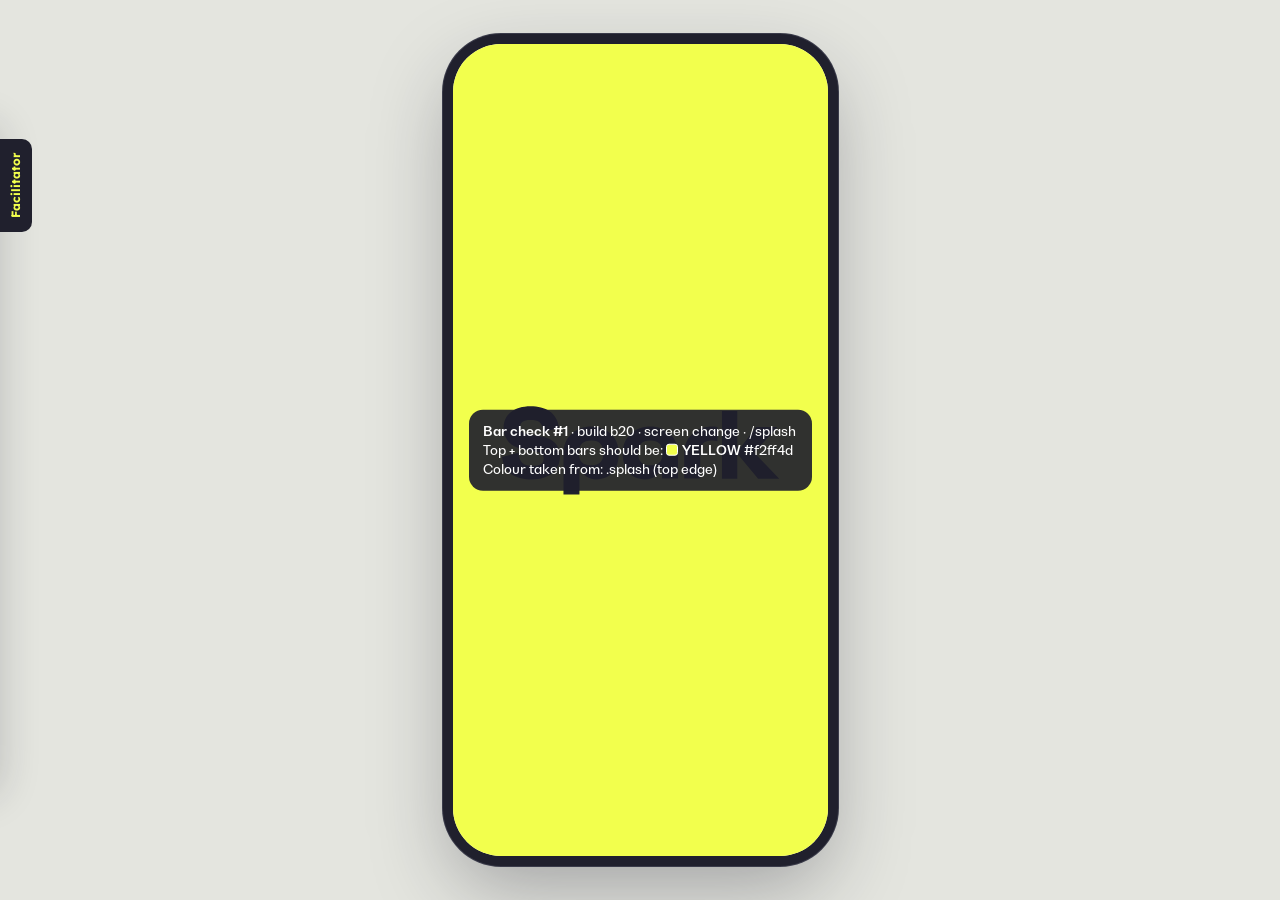
==== commit 8c8964e7: "Fix v5" ====
--- a/index.html
+++ b/index.html
@@ -4,17 +4,29 @@
   <meta charset="utf-8">
   <meta name="viewport" content="width=device-width, initial-scale=1, viewport-fit=cover">
   <meta name="theme-color" content="#f6f7f1">
+  <meta http-equiv="Cache-Control" content="no-cache, no-store, must-revalidate">
+  <script>
+    /* Build label (stamp.py) + TEMPORARY on-screen error box for phone testing */
+    window.SPARK_BUILD = "b20";
+    window.addEventListener("error", function (e) {
+      var box = document.getElementById("spark-err");
+      if (!box) { box = document.createElement("div"); box.id = "spark-err";
+        box.style.cssText = "position:absolute;left:12px;right:12px;top:40%;z-index:99999;padding:12px;border-radius:12px;background:#c62828;color:#fff;font:13px/1.4 -apple-system,system-ui,sans-serif;white-space:pre-line";
+        (document.body || document.documentElement).appendChild(box); }
+      box.textContent += "Error (build " + window.SPARK_BUILD + "): " + e.message + "\n" + (e.filename || "").split("/").pop() + " line " + e.lineno + "\n";
+    });
+  </script>
   <title>Spark Kids — Usability Test Mk. I</title>
   <link rel="preconnect" href="https://fonts.googleapis.com">
   <link rel="preconnect" href="https://fonts.gstatic.com" crossorigin>
   <link rel="stylesheet" href="https://fonts.googleapis.com/css2?family=Instrument+Sans:wght@600;700&family=Lexend:wght@500;700&family=Roboto:wght@400&display=swap">
   <link rel="preload" href="assets/fonts/BwNistaGeometric-Regular.woff2" as="font" type="font/woff2" crossorigin>
-  <link rel="stylesheet" href="css/fonts.css">
-  <link rel="stylesheet" href="css/tokens.css">
-  <link rel="stylesheet" href="css/base.css">
-  <link rel="stylesheet" href="css/components.css">
-  <link rel="stylesheet" href="css/screens.css">
-  <link rel="stylesheet" href="css/dev.css">
+  <link rel="stylesheet" href="css/fonts.css?v=b20">
+  <link rel="stylesheet" href="css/tokens.css?v=b20">
+  <link rel="stylesheet" href="css/base.css?v=b20">
+  <link rel="stylesheet" href="css/components.css?v=b20">
+  <link rel="stylesheet" href="css/screens.css?v=b20">
+  <link rel="stylesheet" href="css/dev.css?v=b20">
 </head>
 <body>
   <main class="stage">
@@ -23,25 +35,26 @@
       <div class="overlays"></div>
     </div>
   </main>
-  <script src="js/icons.js"></script>
-  <script src="js/state.js"></script>
-  <script src="js/model.js"></script>
-  <script src="js/router.js"></script>
-  <script src="js/tap.js"></script>
-  <script src="js/components/ui.js"></script>
-  <script src="js/components/sheet.js"></script>
-  <script src="js/screens/_routes.js"></script>
-  <script src="js/screens/landing.js"></script>
-  <script src="js/screens/kids-plans.js"></script>
-  <script src="js/screens/auth.js"></script>
-  <script src="js/screens/sim-number.js"></script>
-  <script src="js/screens/ekyc.js"></script>
-  <script src="js/screens/payment.js"></script>
-  <script src="js/screens/activation.js"></script>
-  <script src="js/screens/kids.js"></script>
-  <script src="js/screens/existing.js"></script>
-  <script src="js/screens/dev-components.js"></script>
-  <script src="js/debug.js"></script>
-  <script src="js/app.js"></script>
+  <script src="js/icons.js?v=b20"></script>
+  <script src="js/state.js?v=b20"></script>
+  <script src="js/model.js?v=b20"></script>
+  <script src="js/router.js?v=b20"></script>
+  <script src="js/tap.js?v=b20"></script>
+  <script src="js/components/ui.js?v=b20"></script>
+  <script src="js/components/sheet.js?v=b20"></script>
+  <script src="js/screens/_routes.js?v=b20"></script>
+  <script src="js/screens/landing.js?v=b20"></script>
+  <script src="js/screens/kids-plans.js?v=b20"></script>
+  <script src="js/screens/auth.js?v=b20"></script>
+  <script src="js/screens/sim-number.js?v=b20"></script>
+  <script src="js/screens/ekyc.js?v=b20"></script>
+  <script src="js/screens/payment.js?v=b20"></script>
+  <script src="js/screens/activation.js?v=b20"></script>
+  <script src="js/screens/kids.js?v=b20"></script>
+  <script src="js/screens/existing.js?v=b20"></script>
+  <script src="js/screens/dev-components.js?v=b20"></script>
+  <script src="js/theme-color.js?v=b20"></script>
+  <script src="js/debug.js?v=b20"></script>
+  <script src="js/app.js?v=b20"></script>
 </body>
 </html>
--- a/css/base.css
+++ b/css/base.css
@@ -1,6 +1,6 @@
 /* ===== Reset ===== */
 *, *::before, *::after { box-sizing: border-box; }
-html, body { margin: 0; padding: 0; height: 100%; }
+html, body { margin: 0; padding: 0; height: 100%; overscroll-behavior: none; }
 body {
   font-family: var(--font-body);
   color: var(--color-ink-primary);
@@ -51,7 +51,10 @@
    Phone: the app fills the viewport. Desktop: a 375×812 device is centred
    (scaled down if the window is short) so testers see the intended size. */
 .stage {
-  position: fixed; inset: 0;
+  /* Not position: fixed — iPhone Safari (iOS 26) ignores the page background
+     for its bar colour when a full-screen fixed layer covers the edges
+     (client test, method 7). Absolute fills the viewport the same way. */
+  position: absolute; inset: 0;
   display: flex; align-items: center; justify-content: center;
 }
 .device {
@@ -71,6 +74,14 @@
     transform-origin: center center;
   }
 }
+
+/* Temporary bar-colour check pop-up (js/theme-color.js) */
+.tint-debug { position: absolute; left: 16px; right: 16px; top: 50%; transform: translateY(-50%); z-index: 60; pointer-events: none;
+  padding: 12px 14px; border-radius: 14px; background: rgba(32, 32, 45, 0.92); color: #fff; font: 500 13px/1.45 var(--font-body);
+  opacity: 0; transition: opacity 200ms ease; white-space: pre-line; }
+.tint-debug.is-on { opacity: 1; }
+.tint-debug b { font-weight: 700; }
+.tint-debug i { display: inline-block; width: 12px; height: 12px; border-radius: 3px; border: 1px solid #fff; vertical-align: -1px; margin-right: 4px; }
 
 /* ===== Screen layers ===== */
 .screens, .overlays { position: absolute; inset: 0; }
--- a/css/components.css
+++ b/css/components.css
@@ -1,16 +1,19 @@
 /* Component styles. Each block notes the Figma component it mirrors.
    Measurements are taken from the component's auto-layout values. */
 
-/* ---------- System/Status bar (17:1233) · Kids/Status bar (36:3422) ---------- */
+/* ---------- System/Status bar (17:1233) · Kids/Status bar (36:3422) ----------
+   Client request: the simulated time / signal / battery is removed. What is
+   left is a top gap: 16px, or the real phone's notch height if larger. */
+:root { --sb: max(16px, env(safe-area-inset-top, 0px)); }
 .status-bar {
   flex: none;
-  height: 48px; padding: 0 24px;
+  height: var(--sb); padding: 0 24px;
   display: flex; align-items: center; justify-content: space-between;
   color: var(--color-ink-primary);
   font: 600 15px/20px var(--font-body);
 }
 .status-bar__time { width: 31px; }
-.status-bar--kids { padding: 14px 24px; }
+.status-bar--kids { padding: 0 24px; }
 
 /* ---------- Navigation/Header (17:1252): back + centred title ---------- */
 .nav-header {
--- a/css/screens.css
+++ b/css/screens.css
@@ -77,12 +77,12 @@
 /* Kids – full page (1:1238). Pink layering (§8.2): MobileBG (0–248) and
    Header extension (332–410) scroll away; only the tabs header sticks. */
 .kp { position: relative; padding-bottom: 76px; }
-.kp__bg { position: absolute; left: 0; right: 0; top: 0; height: 248px; background: var(--color-brand-pink); }
-.kp__ext { position: absolute; left: 0; right: 0; top: 332px; height: 78px; background: var(--color-brand-pink); border-radius: 0 0 24px 24px; }
+.kp__bg { position: absolute; left: 0; right: 0; top: 0; height: calc(200px + var(--sb)); background: var(--color-brand-pink); }
+.kp__ext { position: absolute; left: 0; right: 0; top: calc(284px + var(--sb)); height: 78px; background: var(--color-brand-pink); border-radius: 0 0 24px 24px; }
 /* Status bar + "Select plan" header stick with the plan tabs (requested change;
    in Figma only the tabs header sticks). Tabs dock 8px under the header. */
 .kp__top { position: sticky; top: 0; z-index: 12; background: var(--color-brand-pink); }
-.kp .plan-tabs-header { top: 48px; }
+.kp .plan-tabs-header { top: var(--sb); }
 .kp .status-bar { padding-left: 48px; padding-right: 48px; } /* status bar sits inside the 24px page column */
 .kp__hero { position: relative; margin: 16px 24px 0; padding: 0 40px; display: flex; flex-direction: column; align-items: center; gap: 12px; text-align: center; }
 .kp__hero p { font: 400 16px/24px var(--font-body); color: var(--color-ink-primary); }
@@ -93,7 +93,7 @@
 .kp__list { position: relative; margin: 0 24px; display: flex; flex-direction: column; gap: 20px; }
 
 /* Plan Select/Plan card (50:3979) */
-.plan-card { background: var(--color-surface-card); border-radius: var(--radius-lg); display: flex; flex-direction: column; gap: 12px; overflow: hidden; scroll-margin-top: 184px; }
+.plan-card { background: var(--color-surface-card); border-radius: var(--radius-lg); display: flex; flex-direction: column; gap: 12px; overflow: hidden; scroll-margin-top: calc(136px + var(--sb)); }
 .plan-card > .photo { width: 100%; height: 172px; border-radius: 24px 24px 0 0; }
 .plan-card__body { padding: 0 20px 16px; display: flex; flex-direction: column; gap: 12px; }
 .plan-card__main { padding-bottom: 8px; display: flex; flex-direction: column; align-items: center; gap: 12px; }
@@ -120,7 +120,7 @@
 .blocked-box b { font-weight: 600; color: var(--color-status-danger); }
 
 /* Plan Select/Protection summary card (50:4192) */
-.protect-card { width: 325px; max-width: 100%; align-self: center; padding: 24px; display: flex; flex-direction: column; gap: 12px; background: var(--color-surface-card); border-radius: var(--radius-lg); scroll-margin-top: 184px; }
+.protect-card { width: 325px; max-width: 100%; align-self: center; padding: 24px; display: flex; flex-direction: column; gap: 12px; background: var(--color-surface-card); border-radius: var(--radius-lg); scroll-margin-top: calc(136px + var(--sb)); }
 .protect-card__top { display: flex; align-items: center; justify-content: space-between; gap: 12px; }
 .protect-card__top > .icon { width: 32px; height: 32px; }
 .protect-card__badge { height: 28px; padding: 4px 12px; display: inline-flex; align-items: center; border-radius: var(--radius-full); background: var(--color-status-success-bg); color: var(--color-status-success); font: 700 12px/12px var(--font-body); }
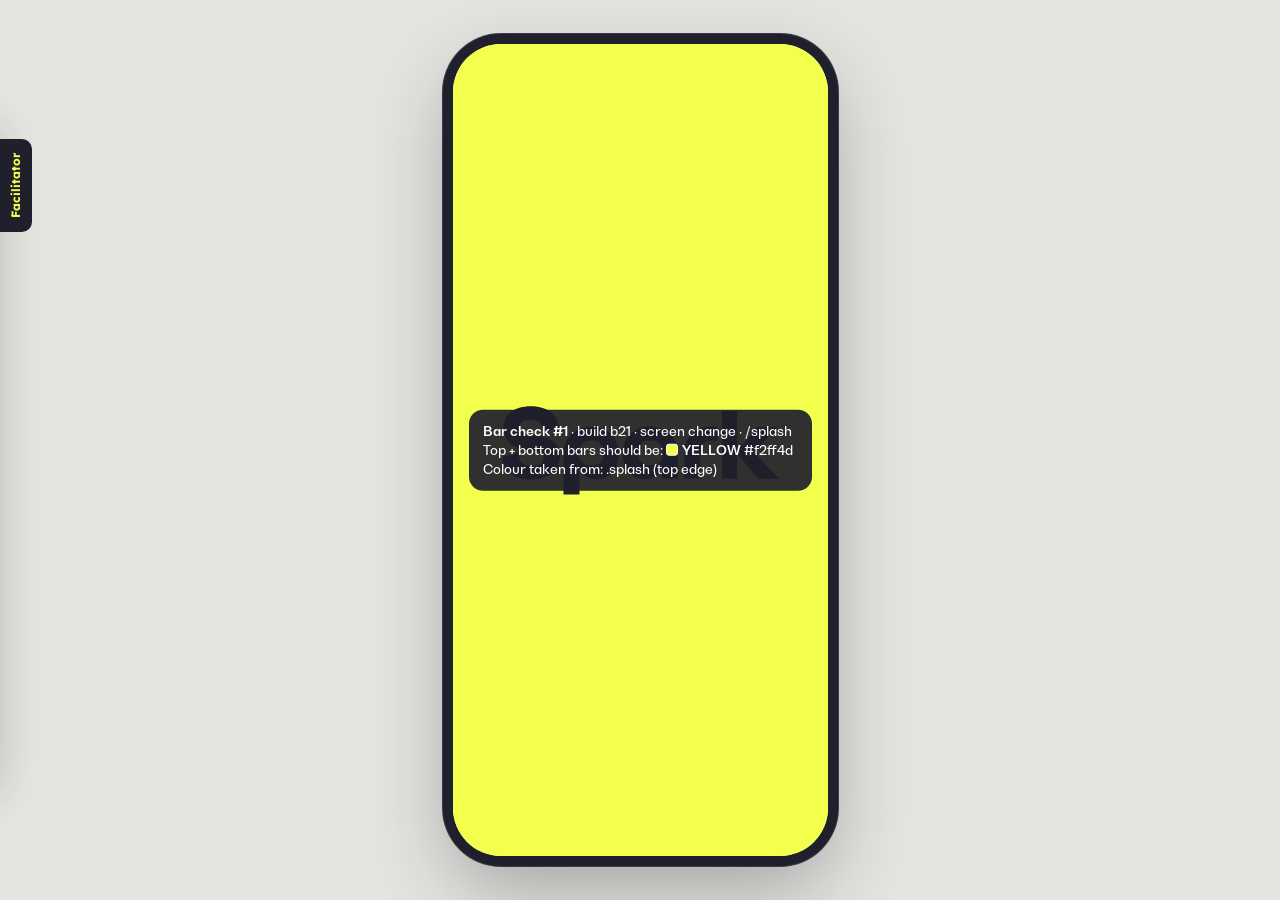
==== commit 7eecd6f5: "Renamed some file names and added a nojekyll file Removed the _ from the start of some file names si" ====
--- a/index.html
+++ b/index.html
@@ -7,11 +7,12 @@
   <meta http-equiv="Cache-Control" content="no-cache, no-store, must-revalidate">
   <script>
     /* Build label (stamp.py) + TEMPORARY on-screen error box for phone testing */
-    window.SPARK_BUILD = "b20";
+    window.SPARK_BUILD = "b21";
     window.addEventListener("error", function (e) {
       var box = document.getElementById("spark-err");
       if (!box) { box = document.createElement("div"); box.id = "spark-err";
         box.style.cssText = "position:absolute;left:12px;right:12px;top:40%;z-index:99999;padding:12px;border-radius:12px;background:#c62828;color:#fff;font:13px/1.4 -apple-system,system-ui,sans-serif;white-space:pre-line";
+        box.addEventListener("click", function () { box.remove(); });   // tap to dismiss
         (document.body || document.documentElement).appendChild(box); }
       box.textContent += "Error (build " + window.SPARK_BUILD + "): " + e.message + "\n" + (e.filename || "").split("/").pop() + " line " + e.lineno + "\n";
     });
@@ -21,12 +22,12 @@
   <link rel="preconnect" href="https://fonts.gstatic.com" crossorigin>
   <link rel="stylesheet" href="https://fonts.googleapis.com/css2?family=Instrument+Sans:wght@600;700&family=Lexend:wght@500;700&family=Roboto:wght@400&display=swap">
   <link rel="preload" href="assets/fonts/BwNistaGeometric-Regular.woff2" as="font" type="font/woff2" crossorigin>
-  <link rel="stylesheet" href="css/fonts.css?v=b20">
-  <link rel="stylesheet" href="css/tokens.css?v=b20">
-  <link rel="stylesheet" href="css/base.css?v=b20">
-  <link rel="stylesheet" href="css/components.css?v=b20">
-  <link rel="stylesheet" href="css/screens.css?v=b20">
-  <link rel="stylesheet" href="css/dev.css?v=b20">
+  <link rel="stylesheet" href="css/fonts.css?v=b21">
+  <link rel="stylesheet" href="css/tokens.css?v=b21">
+  <link rel="stylesheet" href="css/base.css?v=b21">
+  <link rel="stylesheet" href="css/components.css?v=b21">
+  <link rel="stylesheet" href="css/screens.css?v=b21">
+  <link rel="stylesheet" href="css/dev.css?v=b21">
 </head>
 <body>
   <main class="stage">
@@ -35,26 +36,26 @@
       <div class="overlays"></div>
     </div>
   </main>
-  <script src="js/icons.js?v=b20"></script>
-  <script src="js/state.js?v=b20"></script>
-  <script src="js/model.js?v=b20"></script>
-  <script src="js/router.js?v=b20"></script>
-  <script src="js/tap.js?v=b20"></script>
-  <script src="js/components/ui.js?v=b20"></script>
-  <script src="js/components/sheet.js?v=b20"></script>
-  <script src="js/screens/_routes.js?v=b20"></script>
-  <script src="js/screens/landing.js?v=b20"></script>
-  <script src="js/screens/kids-plans.js?v=b20"></script>
-  <script src="js/screens/auth.js?v=b20"></script>
-  <script src="js/screens/sim-number.js?v=b20"></script>
-  <script src="js/screens/ekyc.js?v=b20"></script>
-  <script src="js/screens/payment.js?v=b20"></script>
-  <script src="js/screens/activation.js?v=b20"></script>
-  <script src="js/screens/kids.js?v=b20"></script>
-  <script src="js/screens/existing.js?v=b20"></script>
-  <script src="js/screens/dev-components.js?v=b20"></script>
-  <script src="js/theme-color.js?v=b20"></script>
-  <script src="js/debug.js?v=b20"></script>
-  <script src="js/app.js?v=b20"></script>
+  <script src="js/icons.js?v=b21"></script>
+  <script src="js/state.js?v=b21"></script>
+  <script src="js/model.js?v=b21"></script>
+  <script src="js/router.js?v=b21"></script>
+  <script src="js/tap.js?v=b21"></script>
+  <script src="js/components/ui.js?v=b21"></script>
+  <script src="js/components/sheet.js?v=b21"></script>
+  <script src="js/screens/routes.js?v=b21"></script>
+  <script src="js/screens/landing.js?v=b21"></script>
+  <script src="js/screens/kids-plans.js?v=b21"></script>
+  <script src="js/screens/auth.js?v=b21"></script>
+  <script src="js/screens/sim-number.js?v=b21"></script>
+  <script src="js/screens/ekyc.js?v=b21"></script>
+  <script src="js/screens/payment.js?v=b21"></script>
+  <script src="js/screens/activation.js?v=b21"></script>
+  <script src="js/screens/kids.js?v=b21"></script>
+  <script src="js/screens/existing.js?v=b21"></script>
+  <script src="js/screens/dev-components.js?v=b21"></script>
+  <script src="js/theme-color.js?v=b21"></script>
+  <script src="js/debug.js?v=b21"></script>
+  <script src="js/app.js?v=b21"></script>
 </body>
 </html>
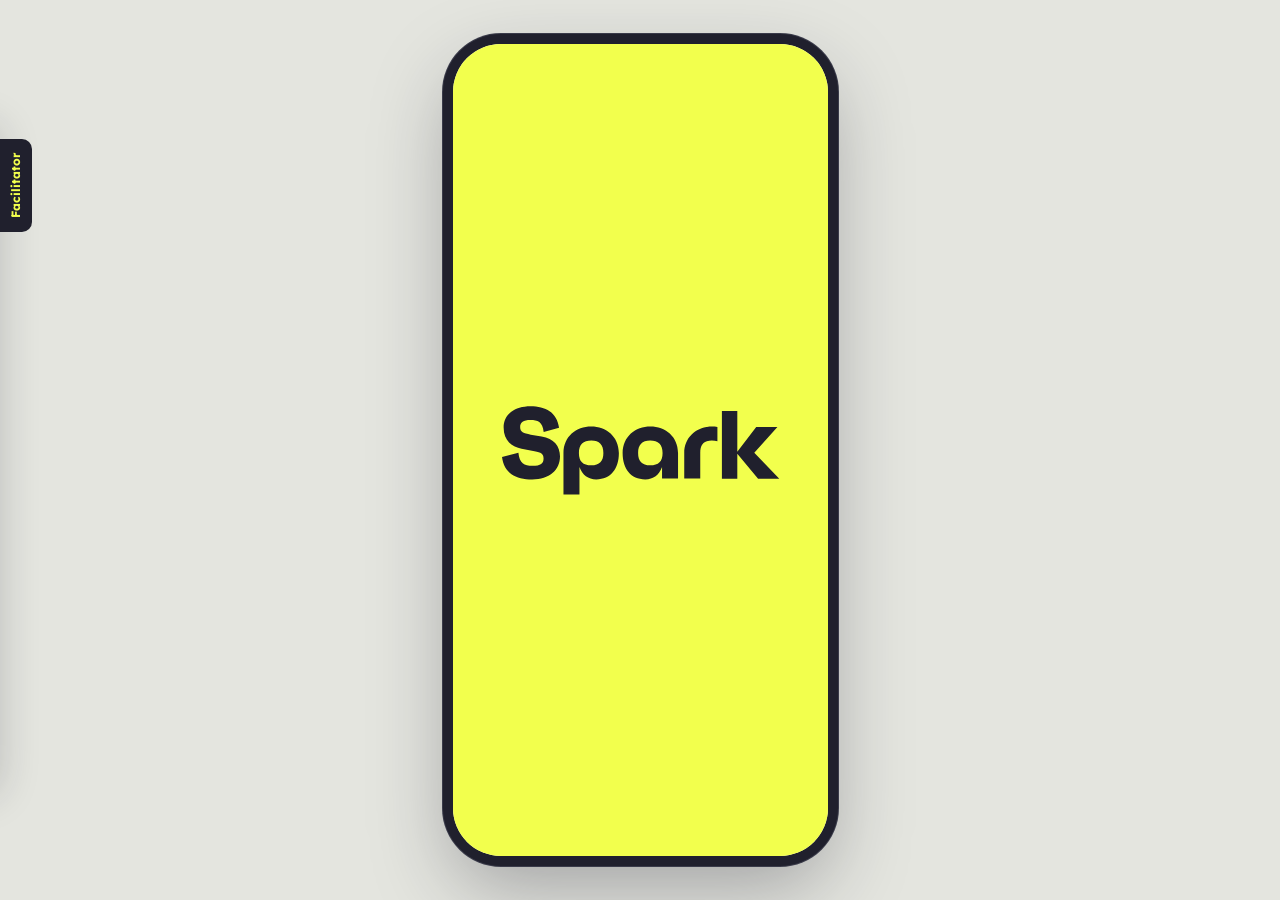
==== commit 38b56c9a: "Fix v6" ====
--- a/index.html
+++ b/index.html
@@ -5,29 +5,18 @@
   <meta name="viewport" content="width=device-width, initial-scale=1, viewport-fit=cover">
   <meta name="theme-color" content="#f6f7f1">
   <meta http-equiv="Cache-Control" content="no-cache, no-store, must-revalidate">
-  <script>
-    /* Build label (stamp.py) + TEMPORARY on-screen error box for phone testing */
-    window.SPARK_BUILD = "b21";
-    window.addEventListener("error", function (e) {
-      var box = document.getElementById("spark-err");
-      if (!box) { box = document.createElement("div"); box.id = "spark-err";
-        box.style.cssText = "position:absolute;left:12px;right:12px;top:40%;z-index:99999;padding:12px;border-radius:12px;background:#c62828;color:#fff;font:13px/1.4 -apple-system,system-ui,sans-serif;white-space:pre-line";
-        box.addEventListener("click", function () { box.remove(); });   // tap to dismiss
-        (document.body || document.documentElement).appendChild(box); }
-      box.textContent += "Error (build " + window.SPARK_BUILD + "): " + e.message + "\n" + (e.filename || "").split("/").pop() + " line " + e.lineno + "\n";
-    });
-  </script>
+  <script>window.SPARK_BUILD = "b22";   /* build label, set by stamp.py */</script>
   <title>Spark Kids — Usability Test Mk. I</title>
   <link rel="preconnect" href="https://fonts.googleapis.com">
   <link rel="preconnect" href="https://fonts.gstatic.com" crossorigin>
   <link rel="stylesheet" href="https://fonts.googleapis.com/css2?family=Instrument+Sans:wght@600;700&family=Lexend:wght@500;700&family=Roboto:wght@400&display=swap">
   <link rel="preload" href="assets/fonts/BwNistaGeometric-Regular.woff2" as="font" type="font/woff2" crossorigin>
-  <link rel="stylesheet" href="css/fonts.css?v=b21">
-  <link rel="stylesheet" href="css/tokens.css?v=b21">
-  <link rel="stylesheet" href="css/base.css?v=b21">
-  <link rel="stylesheet" href="css/components.css?v=b21">
-  <link rel="stylesheet" href="css/screens.css?v=b21">
-  <link rel="stylesheet" href="css/dev.css?v=b21">
+  <link rel="stylesheet" href="css/fonts.css?v=b22">
+  <link rel="stylesheet" href="css/tokens.css?v=b22">
+  <link rel="stylesheet" href="css/base.css?v=b22">
+  <link rel="stylesheet" href="css/components.css?v=b22">
+  <link rel="stylesheet" href="css/screens.css?v=b22">
+  <link rel="stylesheet" href="css/dev.css?v=b22">
 </head>
 <body>
   <main class="stage">
@@ -36,26 +25,26 @@
       <div class="overlays"></div>
     </div>
   </main>
-  <script src="js/icons.js?v=b21"></script>
-  <script src="js/state.js?v=b21"></script>
-  <script src="js/model.js?v=b21"></script>
-  <script src="js/router.js?v=b21"></script>
-  <script src="js/tap.js?v=b21"></script>
-  <script src="js/components/ui.js?v=b21"></script>
-  <script src="js/components/sheet.js?v=b21"></script>
-  <script src="js/screens/routes.js?v=b21"></script>
-  <script src="js/screens/landing.js?v=b21"></script>
-  <script src="js/screens/kids-plans.js?v=b21"></script>
-  <script src="js/screens/auth.js?v=b21"></script>
-  <script src="js/screens/sim-number.js?v=b21"></script>
-  <script src="js/screens/ekyc.js?v=b21"></script>
-  <script src="js/screens/payment.js?v=b21"></script>
-  <script src="js/screens/activation.js?v=b21"></script>
-  <script src="js/screens/kids.js?v=b21"></script>
-  <script src="js/screens/existing.js?v=b21"></script>
-  <script src="js/screens/dev-components.js?v=b21"></script>
-  <script src="js/theme-color.js?v=b21"></script>
-  <script src="js/debug.js?v=b21"></script>
-  <script src="js/app.js?v=b21"></script>
+  <script src="js/icons.js?v=b22"></script>
+  <script src="js/state.js?v=b22"></script>
+  <script src="js/model.js?v=b22"></script>
+  <script src="js/router.js?v=b22"></script>
+  <script src="js/tap.js?v=b22"></script>
+  <script src="js/components/ui.js?v=b22"></script>
+  <script src="js/components/sheet.js?v=b22"></script>
+  <script src="js/screens/routes.js?v=b22"></script>
+  <script src="js/screens/landing.js?v=b22"></script>
+  <script src="js/screens/kids-plans.js?v=b22"></script>
+  <script src="js/screens/auth.js?v=b22"></script>
+  <script src="js/screens/sim-number.js?v=b22"></script>
+  <script src="js/screens/ekyc.js?v=b22"></script>
+  <script src="js/screens/payment.js?v=b22"></script>
+  <script src="js/screens/activation.js?v=b22"></script>
+  <script src="js/screens/kids.js?v=b22"></script>
+  <script src="js/screens/existing.js?v=b22"></script>
+  <script src="js/screens/dev-components.js?v=b22"></script>
+  <script src="js/theme-color.js?v=b22"></script>
+  <script src="js/debug.js?v=b22"></script>
+  <script src="js/app.js?v=b22"></script>
 </body>
 </html>
